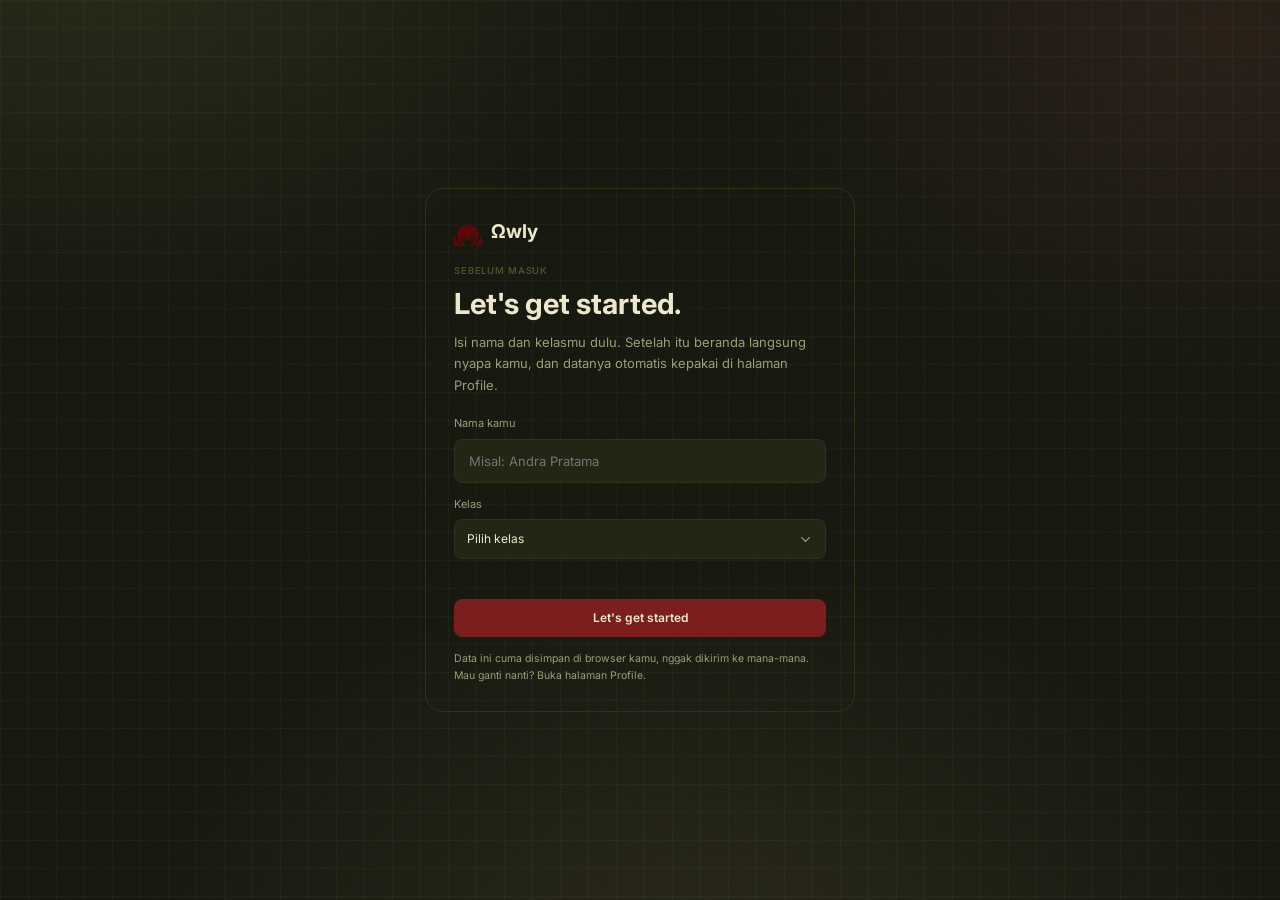
==== bank-soal.html @ d2656a1f "Pull table and multi-answer questions into the TKA simulation" ====
<!DOCTYPE html>
<html lang="id">
<head>
  <meta charset="UTF-8">
  <meta name="viewport" content="width=device-width, initial-scale=1">
  <script src="gate.js?v=20261111e"></script>
  <title>Bank Soal · Ωwly</title>
  <link rel="preconnect" href="https://fonts.googleapis.com">
  <link rel="preconnect" href="https://fonts.gstatic.com" crossorigin>
  <link href="https://fonts.googleapis.com/css2?family=Inter:wght@400;500;600;700&display=swap" rel="stylesheet">
  <link rel="stylesheet" href="style.css?v=20261111e">
</head>
<body>

<!-- Sprite ikon (dipakai ulang lewat <use href="#nama">) -->
<svg width="0" height="0" style="position:absolute" aria-hidden="true">
  <defs>
    <symbol id="house" viewBox="0 0 24 24"><path d="M15 21v-8a1 1 0 0 0-1-1h-4a1 1 0 0 0-1 1v8"/><path d="M3 10a2 2 0 0 1 .709-1.528l7-5.999a2 2 0 0 1 2.582 0l7 5.999A2 2 0 0 1 21 10v9a2 2 0 0 1-2 2H5a2 2 0 0 1-2-2z"/></symbol>
    <symbol id="book-open" viewBox="0 0 24 24"><path d="M12 7v14"/><path d="M3 18a1 1 0 0 1-1-1V4a1 1 0 0 1 1-1h5a4 4 0 0 1 4 4 4 4 0 0 1 4-4h5a1 1 0 0 1 1 1v13a1 1 0 0 1-1 1h-6a3 3 0 0 0-3 3 3 3 0 0 0-3-3z"/></symbol>
    <symbol id="pencil-line" viewBox="0 0 24 24"><path d="M12 21h9"/><path d="M17.376 3.622a1 1 0 0 1 3.002 3.002L7.368 18.635a2 2 0 0 1-.855.506l-2.872.838a.5.5 0 0 1-.62-.62l.838-2.872a2 2 0 0 1 .506-.854z"/><path d="m15 5 3 3"/></symbol>
    <symbol id="library-big" viewBox="0 0 24 24"><rect width="8" height="18" x="3" y="3" rx="1"/><path d="M7 3v18"/><path d="M20.4 18.9c.2.5-.1 1.1-.6 1.3l-1.9.7c-.5.2-1.1-.1-1.3-.6L11.1 5.1c-.2-.5.1-1.1.6-1.3l1.9-.7c.5-.2 1.1.1 1.3.6Z"/></symbol>
    <symbol id="user-round" viewBox="0 0 24 24"><circle cx="12" cy="8" r="5"/><path d="M20 21a8 8 0 0 0-16 0"/></symbol>
    <symbol id="calendar-days" viewBox="0 0 24 24"><path d="M8 2v4"/><path d="M16 2v4"/><rect width="18" height="18" x="3" y="4" rx="2"/><path d="M3 10h18"/><path d="M8 14h.01"/><path d="M12 14h.01"/><path d="M16 14h.01"/><path d="M8 18h.01"/><path d="M12 18h.01"/><path d="M16 18h.01"/></symbol>
    <symbol id="chart" viewBox="0 0 24 24"><path d="M12 16v5"/><path d="M16 14v7"/><path d="M20 10v11"/><path d="m22 3-8.646 8.646a.5.5 0 0 1-.708 0L9.354 8.354a.5.5 0 0 0-.707 0L2 15"/><path d="M4 18v3"/><path d="M8 14v7"/></symbol>
    <symbol id="sliders" viewBox="0 0 24 24"><path d="M21 4h-7"/><path d="M10 4H3"/><path d="M21 12h-9"/><path d="M8 12H3"/><path d="M21 20h-5"/><path d="M12 20H3"/><path d="M14 2v4"/><path d="M8 10v4"/><path d="M16 18v4"/></symbol>
    <symbol id="sprout" viewBox="0 0 24 24"><path d="M7 20h10"/><path d="M10 20c5.5-2.5.8-6.4 3-10"/><path d="M9.5 9.4c1.1.8 1.8 2.2 2.3 3.7-2 .4-3.5.4-4.8-.3-1.2-.6-2.3-1.9-3-4.2 2.8-.5 4.4 0 5.5.8z"/><path d="M14.1 6a7 7 0 0 0-1.1 4c1.9-.1 3.3-.6 4.3-1.4 1-1 1.6-2.3 1.7-4.6-2.7.1-4 1-4.9 2z"/></symbol>
    <symbol id="updown" viewBox="0 0 24 24"><path d="m7 15 5 5 5-5"/><path d="m7 9 5-5 5 5"/></symbol>
    <symbol id="chev-right" viewBox="0 0 24 24"><path d="m9 18 6-6-6-6"/></symbol>
    <symbol id="chev-down" viewBox="0 0 24 24"><path d="m6 9 6 6 6-6"/></symbol>
    <symbol id="search" viewBox="0 0 24 24"><circle cx="11" cy="11" r="8"/><path d="m21 21-4.3-4.3"/></symbol>
    <symbol id="bell" viewBox="0 0 24 24"><path d="M10.268 21a2 2 0 0 0 3.464 0"/><path d="M3.262 15.326A1 1 0 0 0 4 17h16a1 1 0 0 0 .74-1.673C19.41 13.956 18 12.499 18 8A6 6 0 0 0 6 8c0 4.499-1.411 5.956-2.738 7.326"/></symbol>
    <symbol id="arrow-right" viewBox="0 0 24 24"><path d="M5 12h14"/><path d="m12 5 7 7-7 7"/></symbol>
    <symbol id="sigma" viewBox="0 0 24 24"><path d="M18 7V5a1 1 0 0 0-1-1H6.5a.5.5 0 0 0-.4.8l4.5 6a2 2 0 0 1 0 2.4l-4.5 6a.5.5 0 0 0 .4.8H17a1 1 0 0 0 1-1v-2"/></symbol>
    <symbol id="align-left" viewBox="0 0 24 24"><path d="M21 5H3"/><path d="M15 12H3"/><path d="M17 19H3"/></symbol>
    <symbol id="menu" viewBox="0 0 24 24"><path d="M4 6h16"/><path d="M4 12h16"/><path d="M4 18h16"/></symbol>
  </defs>
</svg>

<div class="app">
  <div class="backdrop" id="backdrop"></div>

  <!-- SIDEBAR: sama di semua halaman. Menu aktif ditandai class "is-active" -->
  <aside class="sidebar" id="sidebar">
    <a href="index.html" class="app-id">
      <img class="app-id__logo" src="logo.svg" alt="" width="29" height="27">
      <span class="app-id__name">Ωwly</span>
    </a>
    <div class="level">
      <p class="eyebrow eyebrow--olive">RUANG BELAJARMU</p>
      <div class="level__row"><span data-grade>SMP · Kelas 9</span><svg class="icon" style="width:14px;height:14px"><use href="#updown"/></svg></div>
    </div>
    <nav class="menu" aria-label="Menu utama">
      <a href="index.html" class="menu__item"><svg class="icon"><use href="#house"/></svg><span>Beranda</span></a>
    </nav>

    <!-- Grup menu: BELAJAR -->
    <nav class="menu" aria-label="Belajar">
      <p class="eyebrow eyebrow--dim">&nbsp;&nbsp;BELAJAR</p>
      <a href="materi.html" class="menu__item"><svg class="icon"><use href="#book-open"/></svg><span>Materi Pembelajaran</span></a>
      <a href="latihan.html" class="menu__item"><svg class="icon"><use href="#pencil-line"/></svg><span>Latihan Soal</span></a>
      <a href="bank-soal.html" class="menu__item is-active" aria-current="page"><svg class="icon"><use href="#library-big"/></svg><span>Bank Soal</span><i class="menu__dot"></i></a>
    </nav>
    <nav class="menu" aria-label="Ruang pribadi">
      <p class="eyebrow eyebrow--dim">&nbsp;&nbsp;RUANG PRIBADI</p>
      <a href="profile.html" class="menu__item"><svg class="icon"><use href="#user-round"/></svg><span>Profile</span></a>
      <a href="jadwal.html" class="menu__item"><svg class="icon"><use href="#calendar-days"/></svg><span>Jadwal Belajar</span></a>
      <a href="progres.html" class="menu__item"><svg class="icon"><use href="#chart"/></svg><span>Progres Belajar</span></a>
    </nav>
    <div class="sidebar__spacer"></div>
    <div class="reminder">
      <svg class="icon reminder__icon"><use href="#sprout"/></svg>
      <p class="reminder__title">Nggak harus cepat, yang penting konsisten.</p>
      <p class="reminder__text">Luangkan 20 menit untuk dirimu hari ini.</p>
    </div>
    <p class="eyebrow eyebrow--dim" style="font-weight:400">Ωwly · catatan belajar</p>
  </aside>

  <div class="main">
    <!-- BILAH ATAS -->
    <header class="topbar">
      <button class="icon-btn menu-toggle" id="menuToggle" aria-label="Buka menu" aria-expanded="false"><svg class="icon"><use href="#menu"/></svg></button>
      <div class="crumbs"><span class="crumbs__parent">Ruang belajar</span> <svg class="icon" style="width:13px;height:13px"><use href="#chev-right"/></svg> <strong id="crumbLast">Bank Soal</strong></div>
      <div class="topbar__actions">
        <span class="divider-v"></span>
        <div class="user"><span class="avatar" data-initials>NA</span>
          <div class="user__info"><span data-fullname>Nara Aditya</span><small data-gradeshort>Siswa kelas 9</small></div>
          <svg class="icon" style="width:14px;height:14px"><use href="#chev-down"/></svg>
        </div>
      </div>
    </header>

    <main class="content">
      <section class="page-head">
        <div><h1>Bank soal</h1></div>
        <span class="chip">4 naskah</span>
      </section>

      <p class="unduh__intro" data-intro>Arsip Negara</p>

      <div class="exlist unduh">
        <div class="exrow">
          <span class="exrow__icon" style="background:#232615;color:#6b7a3a"><svg class="icon"><use href="#sigma"/></svg></span>
          <div class="exrow__info"><b>Persiapan 1 TKA &middot; Matematika</b><span>Kelas IX &middot; 2026/2027 &middot; 20 soal</span></div>
          <span class="chip">PDF</span>
          <a class="btn-act" href="soal/persiapan-1-tka-matematika.pdf" download><span>Unduh</span><svg class="icon"><use href="#arrow-right"/></svg></a>
        </div>
        <div class="exrow">
          <span class="exrow__icon" style="background:#2E210E;color:#C8792D"><svg class="icon"><use href="#align-left"/></svg></span>
          <div class="exrow__info"><b>Pemantapan TKA Literasi &middot; Periode 1 2026</b><span>Bahasa Indonesia &middot; Literasi</span></div>
          <span class="chip">PDF</span>
          <a class="btn-act" href="soal/pemantapan-tka-literasi-2026.pdf" download><span>Unduh</span><svg class="icon"><use href="#arrow-right"/></svg></a>
        </div>
        <div class="exrow">
          <span class="exrow__icon" style="background:#232615;color:#6b7a3a"><svg class="icon"><use href="#sigma"/></svg></span>
          <div class="exrow__info"><b>Pretest TKA Numerasi &middot; 2026/2027</b><span>Matematika &middot; Numerasi</span></div>
          <span class="chip">PDF</span>
          <a class="btn-act" href="soal/pretest-tka-numerasi-2026-2027.pdf" download><span>Unduh</span><svg class="icon"><use href="#arrow-right"/></svg></a>
        </div>
        <div class="exrow">
          <span class="exrow__icon" style="background:#2E210E;color:#C8792D"><svg class="icon"><use href="#align-left"/></svg></span>
          <div class="exrow__info"><b>Pretest TKA Literasi &middot; 2026/2027</b><span>Bahasa Indonesia &middot; Literasi</span></div>
          <span class="chip">PDF</span>
          <a class="btn-act" href="soal/pretest-tka-literasi-2026-2027.pdf" download><span>Unduh</span><svg class="icon"><use href="#arrow-right"/></svg></a>
        </div>
      </div>

      <p class="disclaimer">Ωwly • Naskah soal di halaman ini berasal dari sekolah, bukan buatan Ωwly.</p>
    </main>
  </div>
</div>

<script src="skeleton.js?v=20261111e"></script>
<script data-cek-unduh>
/* Berkas PDF-nya belum tentu ada. Jangan biarkan tombol Unduh jadi tautan mati:
   cek dulu, dan begitu berkasnya ditaruh di folder soal/, tombolnya menyala sendiri. */
(function () {
  'use strict';

  /* Kalimat pembukanya gonta-ganti tiap halaman dibuka. */
  var pembuka = ['Doksli Pretest 😂😂', 'Arsip Negara'];
  var intro = document.querySelector('[data-intro]');
  if (intro) intro.textContent = pembuka[Math.random() < 0.5 ? 0 : 1];

  if (typeof fetch !== 'function') return;
  var tombol = document.querySelectorAll('.unduh a.btn-act[href$=".pdf"]');
  var SK = window.OwlySkeleton;   /* skeleton.js; boleh tidak ada */
  Array.prototype.forEach.call(tombol, function (a) {
    if (SK) SK.show(a, { variant: 'pill' });
    fetch(a.getAttribute('href'), { method: 'HEAD', cache: 'no-store' })
      .then(function (r) {
        if (SK) SK.hide(a);
        if (r.status === 404 || r.status === 410) matikan(a);
      })
      .catch(function () {
        if (SK) SK.hide(a);   /* offline atau file://, biarkan tautannya apa adanya */
      });
  });
  function matikan(a) {
    var s = document.createElement('span');
    s.className = 'btn-act btn-act--off';
    s.textContent = 'Belum diunggah';
    s.title = 'Naskah PDF-nya belum ada di folder soal/. Taruh berkasnya di sana, tombol ini menyala sendiri.';
    a.parentNode.replaceChild(s, a);
    var baris = s.closest ? s.closest('.exrow') : null;
    if (baris) baris.classList.add('is-off');
  }
})();
</script>
<script src="soal.js?v=20261111e"></script>
<script src="materi.js?v=20261111e"></script>
<script src="progress.js?v=20261111e"></script>
<script src="script.js?v=20261111e"></script>
<script src="tka.js?v=20261111e"></script>
<script src="bahasa.js?v=20261111e"></script>
</body>
</html>
---- style.css ----
/* =========================================================
   style.css — Ωwly (halaman Beranda)
   Semua warna ada di :root. Ubah di sana untuk mengganti tema.
   ========================================================= */

:root {
  /* Latar & permukaan */
  --bg:        #13150C;   /* latar halaman */
  --surface-1: #1C1F10;   /* sidebar, bilah atas, kartu */
  --surface-2: #232615;   /* kartu dalam, input */
  --border:    #2E3318;   /* garis tepi umum */
  --border-2:  #3A4219;   /* garis tepi kartu pengingat */

  /* Hijau zaitun */
  --olive:     #6B7A3A;
  --olive-dim: #4A5228;

  /* Teks */
  --text:      #EDE8CC;
  --muted:     #9A9E7A;

  /* Merah (aksen utama) */
  --red:       #7A1E1E;
  --red-track: #5C1515;
  --sand:      #C9A898;   /* teks di atas merah */
  --gold:      #C9B46A;

  /* Oranye */
  --orange:    #C87C3A;
  --orange-bg: #2A1E0D;
  --orange-bd: #5C3010;

  /* Ungu */
  --purple:    #9B7FC7;

  --font: "Inter", system-ui, -apple-system, "Segoe UI", sans-serif;
  --sidebar-w: 216px;
}

*, *::before, *::after { box-sizing: border-box; }
html { -webkit-text-size-adjust: 100%; }
body {
  margin: 0; background: var(--bg); color: var(--text);
  font-family: var(--font); font-weight: 400; font-size: 13px; line-height: 1.4;
}
a { color: inherit; text-decoration: none; }

/* ---------- Latar halaman: cahaya lembut + grid samar + butiran ----------
   Semuanya lapisan diam: tidak ada animasi, tidak ada JavaScript.
   Digambar sekali oleh peramban, jadi tidak menambah beban saat menggulir.
   Mau lebih terang/gelap? Ubah angka alpha di bawah (0 = hilang). */
body::before {
  content: '';
  position: fixed; inset: 0; z-index: -1; pointer-events: none;
  background-image:
    /* butiran halus, menutup kesan permukaan digital yang terlalu rata */
    url("data:image/svg+xml,%3Csvg xmlns='http://www.w3.org/2000/svg' width='160' height='160'%3E%3Cfilter id='n'%3E%3CfeTurbulence type='fractalNoise' baseFrequency='.85' numOctaves='3'/%3E%3C/filter%3E%3Crect width='160' height='160' filter='url(%23n)' opacity='.05'/%3E%3C/svg%3E"),
    /* grid kertas buku kotak-kotak */
    linear-gradient(to right, rgba(237, 232, 204, .03) 1px, transparent 1px),
    linear-gradient(to bottom, rgba(237, 232, 204, .03) 1px, transparent 1px),
    /* tiga cahaya lembut: zaitun, merah tua, emas */
    radial-gradient(900px 620px at 8% -8%, rgba(107, 122, 58, .20), transparent 62%),
    radial-gradient(760px 520px at 96% 4%, rgba(140, 64, 64, .16), transparent 66%),
    radial-gradient(900px 640px at 55% 108%, rgba(201, 180, 106, .10), transparent 64%);
  background-size: 160px 160px, 28px 28px, 28px 28px, auto, auto, auto;
  background-repeat: repeat, repeat, repeat, no-repeat, no-repeat, no-repeat;
}
h1, h2, h3, p { margin: 0; }
ul { list-style: none; margin: 0; padding: 0; }
button { font: inherit; color: inherit; cursor: pointer; }
b, strong { font-weight: 600; }
:focus-visible { outline: 2px solid var(--gold); outline-offset: 2px; }

/* Ikon (garis, mengikuti warna teks) */
.icon {
  width: 19px; height: 19px; flex: none;
  fill: none; stroke: currentColor; stroke-width: 2;
  stroke-linecap: round; stroke-linejoin: round;
}
.icon-btn { background: none; border: 0; padding: 0; display: grid; place-items: center; }

/* Label kecil huruf besar */
.eyebrow { font-size: 10px; font-weight: 600; }
.eyebrow--olive { color: var(--olive); }
.eyebrow--dim   { color: var(--olive-dim); white-space: pre; }

/* ---------- Kerangka ---------- */
.app { display: flex; min-height: 100vh; }
.main { flex: 1; min-width: 0; display: flex; flex-direction: column; }

/* ---------- Sidebar ---------- */
.sidebar {
  width: var(--sidebar-w); flex: none;
  background: var(--surface-1); border-right: 1px solid var(--border);
  padding: 28px 18px 24px;
  display: flex; flex-direction: column; gap: 30px;
  position: sticky; top: 0; height: 100vh; overflow-y: auto;
}
.sidebar__spacer { flex: 1; min-height: 1px; }

.app-id { display: flex; align-items: center; gap: 9px; padding-left: 8px; }
.app-id__logo { width: 29px; height: 27px; object-fit: contain; }
.app-id__name { font-size: 20px; font-weight: 700; }

.level { background: var(--surface-2); border-radius: 10px; padding: 13px; display: flex; flex-direction: column; gap: 9px; }
.level__row { display: flex; justify-content: space-between; align-items: center; font-size: 13px; font-weight: 600; }

.menu { display: flex; flex-direction: column; gap: 6px; }
.menu__item {
  height: 45px; padding: 0 12px; border-radius: 10px;
  display: flex; align-items: center; gap: 12px;
  color: var(--muted); font-size: 13px;
  transition: background .15s, color .15s;
}
.menu__item .icon { color: var(--olive); }
.menu__item:hover { background: var(--surface-2); color: var(--text); }
.menu__item.is-active { background: var(--red); color: var(--text); font-weight: 600; }
.menu__item.is-active .icon { color: var(--text); }
.menu__dot { width: 5px; height: 5px; border-radius: 50%; background: var(--text); margin-left: 2px; }

.reminder {
  background: var(--surface-2); border: 1px solid var(--border-2); border-radius: 16px;
  padding: 16px; display: flex; flex-direction: column; gap: 12px;
}
.reminder__icon { width: 27px; height: 27px; color: var(--olive); }
.reminder__title { font-size: 14px; font-weight: 600; line-height: 1.4; }
.reminder__text  { font-size: 12px; color: var(--olive); line-height: 1.6; }

.help { display: flex; align-items: center; gap: 10px; padding: 10px; font-size: 12px; color: var(--muted); }
.help .icon { width: 18px; height: 18px; color: var(--olive); }

/* ---------- Bilah atas ---------- */
.topbar {
  height: 84px; padding: 0 32px;
  background: var(--surface-1); border-bottom: 1px solid var(--border);
  display: flex; align-items: center; justify-content: space-between; gap: 16px;
  position: sticky; top: 0; z-index: 5;
}
.crumbs { display: flex; align-items: center; gap: 9px; font-size: 13px; }
.crumbs__parent { color: var(--olive); }
.crumbs .icon { color: var(--olive); }
.menu-toggle { display: none; width: 40px; height: 40px; border-radius: 10px; border: 1px solid var(--border); background: var(--surface-2); }

.topbar__actions { display: flex; align-items: center; gap: 22px; }
.search {
  width: 288px; height: 40px; padding: 0 13px; border-radius: 10px;
  background: var(--surface-2); border: 1px solid var(--border);
  display: flex; align-items: center; gap: 9px;
}
.search .icon { width: 17px; height: 17px; color: var(--olive); }
.search input { flex: 1; min-width: 0; background: none; border: 0; outline: 0; color: var(--text); font: inherit; font-size: 12px; }
.search input::placeholder { color: var(--olive-dim); }
.search:focus-within { border-color: var(--olive); }
.search kbd { font-family: inherit; font-size: 10px; color: var(--olive); background: var(--border); padding: 3px 5px; border-radius: 4px; }

.bell { position: relative; color: var(--muted); width: 24px; height: 26px; }
.bell .icon { width: 20px; height: 20px; }
.bell__dot { position: absolute; top: 1px; right: 2px; width: 6px; height: 6px; border-radius: 50%; background: var(--red); }
.divider-v { width: 1px; height: 30px; background: var(--border); }

.user {
  display: flex; align-items: center; gap: 10px; color: var(--olive);
  position: relative; cursor: pointer; padding: 5px 8px; margin: -5px -8px;
  border-radius: 12px; transition: background .15s;
}
.user:hover, .user.is-open { background: var(--surface-2); }
.user:focus-visible { outline: 2px solid var(--olive); outline-offset: 2px; }
.user > .icon { transition: transform .15s; }
.user.is-open > .icon { transform: rotate(180deg); }

.user-menu {
  position: absolute; top: calc(100% + 10px); right: 0; z-index: 30;
  min-width: 186px; padding: 6px; display: none; flex-direction: column; gap: 2px;
  background: var(--surface-1); border: 1px solid var(--border); border-radius: 14px;
  box-shadow: 0 16px 34px rgba(0, 0, 0, .45);
}
.user-menu.is-open { display: flex; }
.user-menu a {
  display: flex; align-items: center; gap: 10px;
  padding: 9px 10px; border-radius: 9px;
  font-size: 12.5px; color: var(--text); text-decoration: none;
  transition: background .15s;
}
.user-menu a:hover { background: var(--surface-2); }
.user-menu .icon { width: 16px; height: 16px; color: var(--olive); }
.avatar { width: 37px; height: 37px; border-radius: 50%; background: var(--red); color: var(--text); display: grid; place-items: center; font-weight: 700; font-size: 13px; }
.user__info { display: flex; flex-direction: column; gap: 3px; }
.user__info span { color: var(--text); font-size: 12px; }
.user__info small { font-size: 10px; color: var(--olive); }

/* ---------- Isi ---------- */
.content { padding: 30px 32px 24px; display: flex; flex-direction: column; gap: 26px; }

.greeting { display: flex; align-items: center; justify-content: space-between; gap: 16px; flex-wrap: wrap; }
.greeting h1 { font-size: 30px; font-weight: 700; margin-bottom: 8px; }
.greeting p { font-size: 14px; color: var(--muted); }

/* Kutipan James Clear di beranda, bergantian tiap kali halaman dibuka */
.greeting .greeting__quote { font-size: 14px; font-style: italic; color: var(--text); }
.greeting .greeting__src { margin-top: 5px; font-size: 11px; color: var(--olive); }

/* ---------- Halaman kerja latihan (kerjakan.html) ---------- */
.workbar { max-width: 860px; margin: 0 auto; padding: 22px 20px 0; display: flex; align-items: center; justify-content: space-between; gap: 16px; }
.workbar__back { display: inline-flex; align-items: center; gap: 6px; font-size: 13px; font-weight: 500; color: var(--muted); }
.workbar__back:hover { color: var(--text); }
.workbar__brand { font-size: 15px; font-weight: 700; letter-spacing: -.02em; }
.work { max-width: 860px; margin: 0 auto; padding: 16px 20px 56px; }
.work .lab { margin-top: 0; }
.work .lab__close { text-decoration: none; }
.lab__fallback { font-size: 14px; color: var(--muted); }
.lab__fallback a { color: inherit; text-decoration: underline; }

/* ---------- Bank soal: daftar naskah unduhan ---------- */
.unduh__intro { margin: 0 0 16px; font-size: 14px; color: var(--muted); }
.unduh .exrow { flex-wrap: wrap; }
@media (max-width: 640px) {
  .workbar, .work { padding-left: 16px; padding-right: 16px; }
}
.streak {
  background: #2E1A0A; border: 1px solid var(--orange-bd); color: var(--orange);
  border-radius: 100px; padding: 10px 14px; font-size: 13px; font-weight: 600; white-space: nowrap;
}

/* Dua kolom: kiri fleksibel, kanan 348px */
.layout { display: flex; gap: 24px; align-items: flex-start; }
.col-main { flex: 1; min-width: 0; display: flex; flex-direction: column; gap: 26px; }
.col-side { width: 348px; flex: none; display: flex; flex-direction: column; gap: 20px; }

/* Baris label kiri–kanan (dipakai di banyak tempat) */
.row { display: flex; justify-content: space-between; align-items: flex-start; }
.row--small { font-size: 10px; }

/* Bar progres */
.bar { height: 4px; background: var(--border); border-radius: 100px; overflow: hidden; }
.bar i { display: block; height: 100%; border-radius: 100px; background: var(--c, var(--olive)); }
.bar--thick { height: 5px; }
.bar--resume { height: 5px; background: var(--red-track); }
.bar--resume i { background: var(--gold); }
.bar--goal { height: 5px; background: #3D2510; }
.bar--goal i { background: var(--orange); }

/* ---------- Kartu "Lanjutkan belajar" ---------- */
.resume {
  background: var(--red); border-radius: 20px; padding: 24px; min-height: 234px;
  display: flex; align-items: center; gap: 12px;
}
.resume__text { flex: 1; min-width: 0; display: flex; flex-direction: column; gap: 13px; }
.resume__label { display: flex; align-items: center; gap: 8px; font-size: 10px; font-weight: 600; color: var(--sand); }
.resume h2 { font-size: 25px; font-weight: 600; line-height: 1.2; }
.resume__meta { font-size: 12px; color: var(--sand); margin-top: -6px; }
.resume__progress { width: min(340px, 100%); display: flex; flex-direction: column; gap: 7px; font-size: 11px; }
.resume__progress .row span { color: var(--sand); }
.resume__actions { display: flex; align-items: center; gap: 12px; flex-wrap: wrap; }
.resume__eta { font-size: 11px; color: var(--sand); }
.resume__art { width: 215px; height: 180px; flex: none; }

.btn-cream {
  height: 36px; padding: 0 14px; border-radius: 10px; background: var(--text); color: var(--red);
  display: inline-flex; align-items: center; gap: 10px; font-size: 12px; font-weight: 600;
  transition: filter .15s;
}
.btn-cream:hover { filter: brightness(.94); }

/* ---------- Blok & judul bagian ---------- */
.block { display: flex; flex-direction: column; gap: 16px; }
.block__head { display: flex; align-items: center; justify-content: space-between; gap: 12px; }
.block__head h2 { font-size: 20px; font-weight: 600; }
.link { display: inline-flex; align-items: center; gap: 6px; font-size: 12px; font-weight: 600; color: var(--olive); white-space: nowrap; }
.link:hover { color: var(--text); }

/* ---------- Kartu mata pelajaran ---------- */
.subjects { display: grid; grid-template-columns: repeat(2, 1fr); gap: 14px; }
.subject {
  --c: var(--olive);
  background: var(--surface-1); border: 1px solid var(--border); border-radius: 16px; overflow: hidden;
  display: flex; flex-direction: column; transition: border-color .15s;
}
.subject:hover { border-color: var(--c); }
.subject__cover { height: 88px; padding: 0 16px; display: flex; align-items: center; justify-content: space-between; }
.subject__count { font-size: 11px; font-weight: 600; color: var(--c); }
.subject__body { padding: 16px; display: flex; flex-direction: column; gap: 11px; }
.subject__title { display: flex; align-items: center; justify-content: space-between; gap: 8px; }
.subject__title b { font-size: 15px; }
.subject__title .icon { width: 15px; height: 15px; color: var(--c); }
.subject__body > p { font-size: 11px; color: var(--muted); line-height: 1.5; }
.subject .row--small { color: var(--muted); }
.subject .row--small b { color: var(--c); }

/* ---------- Daftar latihan ---------- */
.practice { background: var(--surface-1); border: 1px solid var(--border); border-radius: 16px; overflow: hidden; }
.practice__row { display: flex; align-items: center; gap: 14px; padding: 16px; }
.practice__row + .practice__row { border-top: 1px solid var(--border); }
.practice__icon { width: 44px; height: 44px; border-radius: 12px; display: grid; place-items: center; flex: none; }
.practice__icon .icon { width: 22px; height: 22px; }
.practice__info { flex: 1; min-width: 0; display: flex; flex-direction: column; gap: 6px; }
.practice__info b { font-size: 13px; }
.practice__info span { font-size: 11px; color: var(--olive); white-space: pre-wrap; }
.chip { background: var(--surface-2); color: var(--muted); font-size: 10px; padding: 5px 9px; border-radius: 6px; }
.btn-outline {
  border: 1px solid var(--border); border-radius: 8px; padding: 8px 12px;
  display: inline-flex; align-items: center; gap: 8px; font-size: 11px; font-weight: 600; color: var(--olive);
  transition: border-color .15s, color .15s;
}
.btn-outline:hover { border-color: var(--olive); color: var(--text); }

/* ---------- Panel kanan ---------- */
.panel {
  background: var(--surface-1); border: 1px solid var(--border); border-radius: 16px; padding: 22px;
  display: flex; flex-direction: column; gap: 19px;
}
.panel__head { display: flex; align-items: center; justify-content: space-between; }
.panel__head h3 { font-size: 17px; font-weight: 600; }
.panel__go { color: var(--olive); display: grid; }
.panel__go .icon { width: 17px; height: 17px; }
.period { font-size: 11px; color: var(--muted); }
.period small { font-size: 10px; color: var(--olive); }

.total { display: flex; align-items: baseline; gap: 8px; }
.total p { font-size: 18px; font-weight: 500; }
.total p b { font-size: 30px; font-weight: 700; }
.total small { font-size: 10px; font-weight: 600; color: var(--olive); }

/* Grafik batang */
.chart { height: 104px; display: flex; align-items: flex-end; justify-content: space-between; }
.chart__day { width: 29px; height: 104px; display: flex; flex-direction: column; align-items: center; justify-content: flex-end; gap: 9px; font-size: 10px; color: var(--olive); }
.chart__col { height: 80px; display: flex; align-items: flex-end; }
.chart__col i { width: 24px; border-radius: 5px; background: var(--border-2); }
.chart__day.is-today { font-weight: 700; }
.chart__day.is-today i { background: var(--olive); }
.chart__day.is-empty { color: var(--olive-dim); }
.chart__day.is-empty i { background: var(--border); }

.target { display: flex; flex-direction: column; gap: 8px; }
.target .t-muted { color: var(--muted); }
.target b { color: var(--text); }
.target .bar i { background: var(--olive); }

.stats { border-top: 1px solid var(--border); padding-top: 15px; display: flex; gap: 20px; }
.stats > div { flex: 1; min-width: 0; display: flex; flex-direction: column; gap: 4px; }
.stats b { font-size: 20px; font-weight: 600; }
.stats small { font-size: 11px; color: var(--olive); }
.stats small.pct { font-size: 13px; color: var(--text); font-weight: 600; }
.stats span { font-size: 10px; color: var(--olive); }
.stats__sep { width: 1px; height: 37px; background: var(--border); }

/* Jadwal */
.panel .add-btn { width: 26px; height: 26px; border-radius: 7px; border: 0; background: var(--surface-2); display: grid; place-items: center; color: var(--text); }
.add-btn .icon { width: 16px; height: 16px; }
.cal-nav { align-items: center; font-size: 12px; }
.cal-nav span { display: flex; gap: 15px; color: var(--muted); }
.cal-nav .icon { width: 14px; height: 14px; }

.week { display: flex; justify-content: space-between; gap: 4px; }
.day {
  width: 34px; height: 61px; border-radius: 10px; border: 0; background: var(--surface-1);
  display: flex; flex-direction: column; align-items: center; justify-content: center; gap: 10px;
  transition: background .15s;
}
.day:hover { background: var(--surface-2); }
.day small { font-size: 10px; color: var(--olive); }
.day b { font-size: 12px; color: var(--muted); }
.day.is-active { background: var(--red); }
.day.is-active small { color: var(--sand); }
.day.is-active b { color: var(--text); }

.agenda-label b { color: var(--text); font-size: 11px; }
.agenda-label span { color: var(--olive); }
.agenda { display: flex; flex-direction: column; gap: 18px; }
.agenda li { display: flex; align-items: center; gap: 11px; }
.agenda time { width: 34px; flex: none; font-size: 10px; font-weight: 600; color: var(--olive); }
.agenda li > i { width: 3px; height: 35px; border-radius: 2px; flex: none; }
.agenda li > div { flex: 1; min-width: 0; display: flex; flex-direction: column; gap: 5px; }
.agenda li b { font-size: 12px; }
.agenda li span { font-size: 10px; color: var(--olive); }
.agenda__play { color: var(--olive); }

.btn-wide {
  height: 35px; border: 1px solid var(--border); border-radius: 8px;
  display: grid; place-items: center; font-size: 11px; font-weight: 600; color: var(--olive);
  transition: border-color .15s, color .15s;
}
.btn-wide:hover { border-color: var(--olive); color: var(--text); }

/* Target harian */
.goal { background: var(--orange-bg); border: 1px solid var(--orange-bd); border-radius: 16px; padding: 20px; display: flex; flex-direction: column; gap: 12px; }
.goal__row { display: flex; align-items: center; gap: 12px; }
.goal__row .icon { width: 23px; height: 23px; color: var(--orange); }
.goal__row div { display: flex; flex-direction: column; gap: 5px; }
.goal__row p { font-size: 12px; }
.goal__row span { font-size: 11px; color: var(--orange); }

.disclaimer { font-size: 11px; color: var(--olive-dim); }

/* Lapisan gelap untuk menu HP */
.backdrop { display: none; }

/* =========================================================
   RESPONSIVE
   ========================================================= */

/* Laptop kecil / tablet landscape: kolom kanan pindah ke bawah, jadi 2 kolom */
@media (max-width: 1180px) {
  .layout { flex-direction: column; }
  .col-side { width: 100%; display: grid; grid-template-columns: 1fr 1fr; align-items: start; }
  .goal { grid-column: 1 / -1; }
}

/* Tablet / HP: sidebar jadi menu geser */
@media (max-width: 900px) {
  .menu-toggle { display: grid; }
  .sidebar {
    position: fixed; left: 0; top: 0; z-index: 20; height: 100%;
    transform: translateX(-100%); transition: transform .25s ease;
  }
  .sidebar.is-open { transform: none; }
  .backdrop { position: fixed; inset: 0; z-index: 15; background: rgba(0,0,0,.55); }
  body.menu-open .backdrop { display: block; }

  .topbar { padding: 0 20px; }
  .crumbs { margin-right: auto; margin-left: 12px; }
  .search { width: 220px; }
  .user__info { display: none; }
  .content { padding: 24px 20px 24px; }
  .subjects { grid-template-columns: repeat(2, 1fr); }
}

@media (max-width: 680px) {
  .topbar { height: 68px; gap: 10px; }
  .crumbs__parent, .crumbs > .icon { display: none; }
  .divider-v, .user__info { display: none; }
  .user-menu { right: -4px; }
  .topbar__actions { gap: 14px; }

  .greeting h1 { font-size: 24px; }
  .col-side { grid-template-columns: 1fr; }

  .resume { padding: 20px; flex-direction: column; align-items: flex-start; }
  .resume__art { align-self: center; width: 180px; height: auto; }
  .resume h2 { font-size: 22px; }

  .subjects { grid-template-columns: 1fr; }
  .block__head h2 { font-size: 18px; }

  .practice__row { flex-wrap: wrap; }
  .practice__info { flex: 1 1 calc(100% - 60px); }
  .practice__row .chip { margin-left: 58px; }
  .practice__row .btn-outline { margin-left: auto; }
}

@media (prefers-reduced-motion: reduce) { * { transition: none !important; } }

/* ===== Menu "Materi Pembelajaran": teks lebih kecil agar muat satu baris (sesuai Figma) ===== */
.menu__item[href="materi.html"] span { font-size: 11px; }


/* =========================================================
   KOMPONEN BERSAMA UNTUK HALAMAN LAIN
   (Materi, Latihan, Bank Soal, Profile, Jadwal, Progres)
   ========================================================= */

/* Ikon siap pakai di tombol/kartu */
.icon-15 { width: 15px; height: 15px; }

/* ---------- Judul halaman ---------- */
.page-head { display: flex; align-items: center; justify-content: space-between; gap: 16px; flex-wrap: wrap; }
.page-head h1 { font-size: 30px; font-weight: 700; line-height: 1.25; margin-bottom: 7px; }
.page-head p { font-size: 13px; color: var(--muted); }/* Judul halaman yang berupa kutipan (Materi & Latihan) */
.page-head--quote h1 { font-size: 24px; font-weight: 600; font-style: italic; line-height: 1.35; }
.page-head--quote .page-head__src { margin-top: 8px; font-size: 12px; color: var(--olive); }
.page-head--quote .page-head__src cite { font-style: normal; color: var(--muted); }

@media (max-width: 680px) {
  .page-head--quote h1 { font-size: 19px; }
}
.crumbs__mid { color: var(--muted); }
.crumbs strong { font-weight: 600; }
.sec-title { font-size: 20px; font-weight: 600; line-height: 1.25; }

/* ---------- Tata letak dua kolom (kiri fleksibel, kanan 348px) ---------- */
.cols { display: flex; gap: 24px; align-items: flex-start; }
.cols__main { flex: 1; min-width: 0; display: flex; flex-direction: column; gap: 22px; }
.cols__side { width: 348px; flex: none; display: flex; flex-direction: column; gap: 20px; }
.cols__side--wide { width: 388px; }

/* ---------- Kotak umum ---------- */
.box { background: var(--surface-1); border: 1px solid var(--border); border-radius: 16px; padding: 20px; }
.box--alt { background: var(--surface-2); }
.divider { height: 1px; background: var(--border); width: 100%; flex: none; }

/* ---------- Tombol ---------- */
.btn-act {
  height: 38px; padding: 0 14px; border-radius: 8px; border: 1px solid var(--border);
  background: var(--surface-2); color: var(--text); font: inherit; font-size: 12px; font-weight: 600;
  display: inline-flex; align-items: center; justify-content: center; gap: 9px; cursor: pointer;
  white-space: nowrap; transition: border-color .15s, filter .15s;
}
.btn-act:hover { border-color: var(--olive); }
.btn-act--red { background: var(--red); border-color: var(--red); }
.btn-act--red:hover { filter: brightness(1.1); border-color: var(--red); }
.btn-act--cream { background: var(--text); border-color: var(--text); color: var(--red); }
.btn-act .icon { width: 15px; height: 15px; }
.btn-act--off { border-style: dashed; background: transparent; color: var(--muted); cursor: default; }
.btn-act--off:hover { border-color: var(--border); }
.exrow.is-off .chip { opacity: .5; }

/* ---------- Pil filter ---------- */
.pills { display: flex; gap: 8px; flex-wrap: wrap; }
.pill {
  height: 36px; padding: 0 14px; border-radius: 8px; border: 1px solid var(--border);
  background: var(--surface-1); color: var(--muted); font: inherit; font-size: 12px;
  display: inline-flex; align-items: center; cursor: pointer; transition: border-color .15s;
}
.pill:hover { border-color: var(--olive); }
.pill.is-active { background: var(--red); border-color: var(--red); color: var(--text); font-weight: 600; }

/* ---------- Kolom pencarian & pilihan ---------- */
.field-search {
  height: 40px; padding: 0 13px; border-radius: 10px; background: var(--surface-2); border: 1px solid var(--border);
  display: flex; align-items: center; gap: 9px; width: 260px; max-width: 100%;
}
.field-search:focus-within { border-color: var(--olive); }
.field-search .icon { width: 16px; height: 16px; color: var(--olive); }
.field-search input { flex: 1; min-width: 0; background: none; border: 0; outline: 0; color: var(--text); font: inherit; font-size: 12px; }
.field-search input::placeholder { color: var(--olive-dim); }

.select, .input {
  width: 100%; height: 40px; padding: 0 12px; border-radius: 8px; border: 1px solid var(--border);
  background-color: var(--surface-2); color: var(--text); font: inherit; font-size: 12px;
}
.input { height: 44px; padding: 0 14px; font-size: 13px; }
.input:focus, .select:focus { outline: 0; border-color: var(--olive); }
.select {
  appearance: none; -webkit-appearance: none; cursor: pointer; padding-right: 34px;
  background-image: url("data:image/svg+xml,%3Csvg xmlns='http://www.w3.org/2000/svg' width='15' height='15' viewBox='0 0 24 24' fill='none' stroke='%239A9E7A' stroke-width='2' stroke-linecap='round' stroke-linejoin='round'%3E%3Cpath d='m6 9 6 6 6-6'/%3E%3C/svg%3E");
  background-repeat: no-repeat; background-position: right 12px center;
}
.select--btn { width: auto; height: 38px; font-weight: 600; padding-left: 14px; }
.select option { background: var(--surface-2); }

/* ---------- Kartu angka ---------- */
.stats-row { display: grid; gap: 16px; }
.stats-row--3 { grid-template-columns: repeat(3, 1fr); }
.stats-row--4 { grid-template-columns: repeat(4, 1fr); }
.stat { background: var(--surface-1); border: 1px solid var(--border); border-radius: 16px; padding: 20px; display: flex; flex-direction: column; gap: 12px; min-width: 0; }
.stat__top { display: flex; justify-content: space-between; align-items: flex-start; font-size: 12px; color: var(--muted); }
.stat__top .icon { width: 19px; height: 19px; color: var(--olive); }
.stat__value { font-size: 28px; font-weight: 600; line-height: 1.25; }
.stat__note { font-size: 11px; color: var(--olive); }

/* ---------- Bar progres berwarna ---------- */
.bar--c i { background: var(--c, var(--olive)); }
.bar--5 { height: 5px; }

/* ---------- Ikon kotak ---------- */
.ico-box { display: grid; place-items: center; flex: none; border-radius: 12px; background: var(--surface-2); color: var(--olive); }

/* =========================================================
   MATERI PEMBELAJARAN
   ========================================================= */
.top-pair { display: flex; gap: 24px; align-items: stretch; }
.top-pair .resume { flex: 1; min-height: 205px; }
.resume--sm .resume__art { width: 185px; height: 145px; }
.resume--sm .resume__progress { width: min(340px, 100%); }
.resume--sm .bar--resume { background: var(--border); }
.summary-card { width: 348px; flex: none; display: flex; flex-direction: column; gap: 15px; background: var(--surface-1); border: 1px solid var(--border); border-radius: 16px; padding: 20px; }
.summary-card h3 { font-size: 16px; font-weight: 600; }
.summary-card > p { font-size: 12px; color: var(--muted); }
.summary-card .bar i { background: var(--olive); }
.summary-card__nums { display: flex; justify-content: space-between; }
.summary-card__nums b { display: block; font-size: 23px; font-weight: 600; line-height: 1.25; }
.summary-card__nums span { font-size: 11px; color: var(--olive); }

.filter-row { display: flex; align-items: center; justify-content: space-between; gap: 12px; flex-wrap: wrap; }

.chapters { display: grid; grid-template-columns: repeat(3, 1fr); gap: 16px; }
.chapter {
  --c: var(--olive); --bg: var(--surface-2);
  position: relative; z-index: 1;
  background: var(--surface-1); border: 1px solid var(--border); border-radius: 16px;
  /* overflow dibiarkan terbuka supaya lambang bisa keluar dari kartu */
  overflow: visible; display: flex; flex-direction: column;
  transition: transform .22s cubic-bezier(.2,.8,.3,1), border-color .15s, box-shadow .22s;
}
.chapter:hover, .chapter:focus-visible {
  border-color: var(--c); z-index: 3;
  transform: translateY(-4px) scale(1.02);
  box-shadow: 0 20px 40px rgba(0, 0, 0, .38);
}
.chapter__head { border-radius: 15px 15px 0 0; }
.chapter__head { height: 74px; padding: 0 20px; background: var(--bg); display: flex; align-items: center; justify-content: space-between; color: var(--c); }
.chapter__sym { display: flex; align-items: center; gap: 12px; font-size: 33px; font-weight: 600; line-height: 1; }
.chapter__sym i { width: 30px; height: 2px; background: var(--c); }
.chapter__no { font-size: 10px; font-weight: 600; }
/* Lambang yang memancar keluar kartu saat dihover (diisi materi-hover.js) */
.pops { position: absolute; inset: 0; z-index: 2; pointer-events: none; }
.pops i {
  position: absolute; left: var(--x, 0%); top: var(--y, 50%);
  font-style: normal; font-weight: 700; line-height: 1;
  font-size: var(--size, 16px); color: var(--c);
  /* bayangan bertumpuk = sisi tebal, jadi lambangnya terasa timbul */
  text-shadow:
    -1px -1px 0 rgba(237, 232, 204, .16),
    1px 1px 0 rgba(11, 13, 6, .9),
    2px 2px 0 rgba(11, 13, 6, .8),
    3px 3px 0 rgba(11, 13, 6, .65),
    4px 5px 6px rgba(0, 0, 0, .45);
  opacity: 0;
  transform: translate(-50%, -50%) scale(.4) rotateX(-38deg) rotateY(26deg) rotateZ(-8deg);
  transition: transform .42s cubic-bezier(.2, .8, .3, 1.2), opacity .2s ease;
}
.chapter:hover .pops i,
.chapter:focus-visible .pops i {
  opacity: .95;
  transform: translate(-50%, -50%) translate(var(--dx, 0), var(--dy, 0)) scale(1)
             rotateX(var(--rx, 12deg)) rotateY(var(--ry, -14deg)) rotateZ(0deg);
}
/* Roda roulette di bab peluang: piringan delapan petak yang berputar masuk */
.pops .roulette {
  position: absolute; left: var(--x, 0%); top: var(--y, 50%);
  width: var(--size, 26px); height: var(--size, 26px); border-radius: 50%;
  background: conic-gradient(
    var(--c) 0deg 45deg,        #EDE8CC 45deg 90deg,
    var(--c) 90deg 135deg,      #EDE8CC 135deg 180deg,
    var(--c) 180deg 225deg,     #EDE8CC 225deg 270deg,
    var(--c) 270deg 315deg,     #EDE8CC 315deg 360deg);
  box-shadow: inset 0 0 0 2px rgba(11, 13, 6, .55), 0 4px 7px rgba(0, 0, 0, .5);
  opacity: 0;
  transform: translate(-50%, -50%) scale(.3) rotateX(-38deg) rotateY(26deg) rotateZ(-120deg);
  transition: transform .62s cubic-bezier(.2, .8, .3, 1.15), opacity .25s ease;
}
.chapter:hover .pops .roulette,
.chapter:focus-visible .pops .roulette {
  opacity: 1;
  transform: translate(-50%, -50%) translate(var(--dx, 0), var(--dy, 0)) scale(1)
             rotateX(var(--rx, 0deg)) rotateY(var(--ry, 0deg)) rotateZ(210deg);
}
.roulette__hub {
  position: absolute; inset: 38%; border-radius: 50%;
  background: #13150C;
  box-shadow: 0 0 0 1px rgba(237, 232, 204, .55);
}

/* Bangun geometri: tiga datar (segitiga, kotak, lingkaran) + dua padat */
.pops .shp {
  position: absolute; left: var(--x, 0%); top: var(--y, 50%);
  width: var(--size, 20px); height: var(--size, 20px);
  background: linear-gradient(145deg, #87954f, var(--c) 55%, #454f20);
  opacity: 0;
  transform: translate(-50%, -50%) scale(.4) rotateX(-38deg) rotateY(26deg);
  transition: transform .42s cubic-bezier(.2, .8, .3, 1.2), opacity .2s ease;
  filter: drop-shadow(2px 3px 2px rgba(0, 0, 0, .45));
}
.chapter:hover .pops .shp,
.chapter:focus-visible .pops .shp {
  opacity: .95;
  transform: translate(-50%, -50%) translate(var(--dx, 0), var(--dy, 0)) scale(1)
             rotateX(var(--rx, 12deg)) rotateY(var(--ry, -14deg));
}
.shp--segitiga { clip-path: polygon(50% 1%, 99% 97%, 1% 97%); }
.shp--kotak { border-radius: 3px; }
.shp--lingkaran { border-radius: 50%; }
/* bola: gradien radial memberi kesan cahaya dari kiri atas */
.shp--bola {
  border-radius: 50%;
  background: radial-gradient(circle at 32% 26%, #b3bd79, var(--c) 46%, #3a4319 100%);
  filter: drop-shadow(2px 4px 4px rgba(0, 0, 0, .5));
}
/* kubus geometri: sisi polos, hanya garis tepi sebagai rusuk */
.die--kubus .die__face { box-shadow: inset 0 0 0 1px rgba(0, 0, 0, .32); }

/* Dadu 3D di bab peluang: kubus enam sisi, bukan karakter dadu */
.pops { perspective: 700px; }
.pops .die {
  position: absolute; left: var(--x, 0%); top: var(--y, 50%);
  width: var(--size, 24px); height: var(--size, 24px);
  transform-style: preserve-3d; opacity: 0;
  transform: translate(-50%, -50%) scale(.3) rotateX(-30deg) rotateY(-40deg);
  transition: transform .5s cubic-bezier(.2, .8, .3, 1.2), opacity .25s ease;
}
.chapter:hover .pops .die,
.chapter:focus-visible .pops .die {
  opacity: 1;
  transform: translate(-50%, -50%) translate(var(--dx, 0), var(--dy, 0))
             scale(1) rotateX(var(--rx, 0deg)) rotateY(var(--ry, 0deg));
}
.die__face {
  position: absolute; inset: 0; border-radius: 4px;
  /* badan dadu memakai warna zaitun kartu; titiknya krem supaya terbaca */
  background-color: var(--c); background-repeat: no-repeat;
  box-shadow: inset 0 0 0 1px rgba(0, 0, 0, .28);
}
.die__face--front  { transform: translateZ(calc(var(--size) / 2)); }
.die__face--back   { transform: rotateY(180deg) translateZ(calc(var(--size) / 2)); }
.die__face--right  { transform: rotateY(90deg) translateZ(calc(var(--size) / 2)); }
.die__face--left   { transform: rotateY(-90deg) translateZ(calc(var(--size) / 2)); }
.die__face--top    { transform: rotateX(90deg) translateZ(calc(var(--size) / 2)); }
.die__face--bottom { transform: rotateX(-90deg) translateZ(calc(var(--size) / 2)); }
/* sisi miring dibuat lebih gelap supaya bentuk kubusnya terbaca */
.die__face--back, .die__face--left, .die__face--bottom { filter: brightness(.82); }
.die__face--right, .die__face--top { filter: brightness(.9); }

/* titik-titik di tiap sisi, ukurannya ikut besar dadu */
.die--p1 { background-image: radial-gradient(circle at 50% 50%, var(--pip, #EDE8CC) calc(var(--size) * .085), transparent calc(var(--size) * .095)); }
.die--p2 { background-image:
  radial-gradient(circle at 28% 28%, var(--pip, #EDE8CC) calc(var(--size) * .085), transparent calc(var(--size) * .095)),
  radial-gradient(circle at 72% 72%, var(--pip, #EDE8CC) calc(var(--size) * .085), transparent calc(var(--size) * .095)); }
.die--p3 { background-image:
  radial-gradient(circle at 26% 26%, var(--pip, #EDE8CC) calc(var(--size) * .08), transparent calc(var(--size) * .09)),
  radial-gradient(circle at 50% 50%, var(--pip, #EDE8CC) calc(var(--size) * .08), transparent calc(var(--size) * .09)),
  radial-gradient(circle at 74% 74%, var(--pip, #EDE8CC) calc(var(--size) * .08), transparent calc(var(--size) * .09)); }
.die--p4 { background-image:
  radial-gradient(circle at 28% 28%, var(--pip, #EDE8CC) calc(var(--size) * .078), transparent calc(var(--size) * .088)),
  radial-gradient(circle at 72% 28%, var(--pip, #EDE8CC) calc(var(--size) * .078), transparent calc(var(--size) * .088)),
  radial-gradient(circle at 28% 72%, var(--pip, #EDE8CC) calc(var(--size) * .078), transparent calc(var(--size) * .088)),
  radial-gradient(circle at 72% 72%, var(--pip, #EDE8CC) calc(var(--size) * .078), transparent calc(var(--size) * .088)); }
.die--p5 { background-image:
  radial-gradient(circle at 26% 26%, var(--pip, #EDE8CC) calc(var(--size) * .072), transparent calc(var(--size) * .082)),
  radial-gradient(circle at 74% 26%, var(--pip, #EDE8CC) calc(var(--size) * .072), transparent calc(var(--size) * .082)),
  radial-gradient(circle at 50% 50%, var(--pip, #EDE8CC) calc(var(--size) * .072), transparent calc(var(--size) * .082)),
  radial-gradient(circle at 26% 74%, var(--pip, #EDE8CC) calc(var(--size) * .072), transparent calc(var(--size) * .082)),
  radial-gradient(circle at 74% 74%, var(--pip, #EDE8CC) calc(var(--size) * .072), transparent calc(var(--size) * .082)); }
.die--p6 { background-image:
  radial-gradient(circle at 28% 24%, var(--pip, #EDE8CC) calc(var(--size) * .07), transparent calc(var(--size) * .08)),
  radial-gradient(circle at 72% 24%, var(--pip, #EDE8CC) calc(var(--size) * .07), transparent calc(var(--size) * .08)),
  radial-gradient(circle at 28% 50%, var(--pip, #EDE8CC) calc(var(--size) * .07), transparent calc(var(--size) * .08)),
  radial-gradient(circle at 72% 50%, var(--pip, #EDE8CC) calc(var(--size) * .07), transparent calc(var(--size) * .08)),
  radial-gradient(circle at 28% 76%, var(--pip, #EDE8CC) calc(var(--size) * .07), transparent calc(var(--size) * .08)),
  radial-gradient(circle at 72% 76%, var(--pip, #EDE8CC) calc(var(--size) * .07), transparent calc(var(--size) * .08)); }

@media (prefers-reduced-motion: reduce) {
  .chapter, .pops i, .pops .die, .pops .shp, .pops .roulette { transition: none; }
}
.chapter__body { padding: 16px; display: flex; flex-direction: column; gap: 8px; }
.chapter__subj { display: flex; justify-content: space-between; align-items: flex-start; font-size: 11px; font-weight: 500; color: var(--c); }
.chapter__title { font-size: 16px; font-weight: 600; line-height: 1.5; }
.chapter__desc { font-size: 11px; color: var(--muted); }
.chapter__meta { display: flex; justify-content: space-between; font-size: 10px; color: var(--muted); }
.chapter__meta b { font-weight: 500; color: var(--c); }
.chapter .bar i { background: var(--c); }
.list-foot { display: flex; align-items: center; justify-content: space-between; gap: 12px; flex-wrap: wrap; font-size: 11px; color: var(--olive); }

/* Penanda (bookmark) */
.bm { background: none; border: 0; padding: 0; color: var(--olive); cursor: pointer; display: grid; }
.bm .icon { width: 15px; height: 15px; }
.bm.is-saved { color: var(--gold); }
.bm.is-saved .icon { fill: currentColor; }

/* =========================================================
   LATIHAN SOAL
   ========================================================= */
.rec-banner { background: var(--red); border-radius: 20px; padding: 24px; display: flex; align-items: center; gap: 26px; min-height: 144px; }
.rec-banner__icon { width: 76px; height: 76px; border-radius: 18px; background: #8c302a; display: grid; place-items: center; flex: none; color: var(--text); }
.rec-banner__icon .icon { width: 38px; height: 38px; stroke-width: 1.5; }
.rec-banner__text { flex: 1; min-width: 0; display: flex; flex-direction: column; gap: 7px; }
.rec-banner__text small { font-size: 10px; font-weight: 600; color: #d6aaa0; }
.rec-banner__text h2 { font-size: 23px; font-weight: 600; line-height: 1.25; }
.rec-banner__text p { font-size: 12px; color: #d6aaa0; }
.rec-banner .btn-act { height: 38px; padding: 0 16px; }

.exlist { background: var(--surface-1); border: 1px solid var(--border); border-radius: 16px; overflow: hidden; }
.exrow { display: flex; align-items: center; gap: 14px; padding: 16px; border-bottom: 1px solid var(--border); }
.exrow:last-child { border-bottom: 0; }
.exrow[hidden] { display: none; }
.exrow__icon { width: 44px; height: 44px; border-radius: 12px; display: grid; place-items: center; flex: none; background: var(--surface-2); color: var(--olive); }
.exrow__icon .icon { width: 22px; height: 22px; }
.exrow__info { flex: 1; min-width: 0; display: flex; flex-direction: column; gap: 4px; }
.exrow__info b { font-size: 13px; font-weight: 600; }
.exrow__info span { font-size: 11px; color: var(--olive); }
.chip { padding: 4px 9px; font-weight: 500; }
.chip--amber  { background: var(--orange-bg); color: var(--orange); }
.chip--purple { background: #261D32; color: #A383CF; }

.hist { background: var(--surface-1); border: 1px solid var(--border); border-radius: 16px; padding: 18px; display: flex; flex-direction: column; gap: 12px; }
.hist__row { display: flex; align-items: center; gap: 16px; }
.hist__score { width: 46px; height: 46px; border-radius: 10px; background: var(--surface-2); display: grid; place-items: center; font-size: 19px; font-weight: 600; flex: none; }
.hist__info { flex: 1; min-width: 0; display: flex; flex-direction: column; gap: 3px; }
.hist__info b { font-size: 13px; font-weight: 600; }
.hist__info span { font-size: 11px; color: var(--muted); }

.form-card { display: flex; flex-direction: column; gap: 18px; background: var(--surface-1); border: 1px solid var(--border); border-radius: 16px; padding: 20px; }
.form-card .icon.big { width: 24px; height: 24px; color: var(--olive); }
.form-card h3 { font-size: 18px; font-weight: 600; }
.form-card > p { font-size: 12px; color: var(--muted); }
.field { display: flex; flex-direction: column; gap: 7px; }
.field > label, .field > span { font-size: 11px; color: var(--muted); }
.form-card .time { display: flex; align-items: center; gap: 8px; font-size: 11px; color: var(--muted); }
.form-card .time .icon { width: 16px; height: 16px; color: var(--olive); }
.tip-card { background: var(--orange-bg); border: 1px solid var(--orange-bd); border-radius: 16px; padding: 20px; display: flex; flex-direction: column; gap: 12px; }
.tip-card .icon { width: 23px; height: 23px; color: var(--orange); }
.tip-card b { font-size: 14px; font-weight: 600; }
.tip-card p { font-size: 12px; color: var(--muted); }

/* =========================================================
   BANK SOAL
   ========================================================= */
.collection { display: flex; align-items: center; gap: 36px; background: var(--surface-2); border: 1px solid var(--border); border-radius: 16px; padding: 24px; min-height: 105px; }
.collection__icon { width: 58px; height: 58px; border-radius: 14px; background: var(--surface-1); display: grid; place-items: center; flex: none; color: var(--olive); }
.collection__icon .icon { width: 30px; height: 30px; }
.collection__total { width: 244px; display: flex; flex-direction: column; gap: 3px; }
.collection__total b { font-size: 28px; font-weight: 600; line-height: 1.25; }
.collection__total span { font-size: 11px; color: var(--muted); }
.collection__sep { width: 1px; height: 48px; background: var(--border); }
.collection__item { flex: 1; display: flex; flex-direction: column; gap: 3px; min-width: 0; }
.collection__item b { font-size: 22px; font-weight: 600; line-height: 1.25; }
.collection__item span { font-size: 11px; color: var(--olive); }

.filters { display: flex; align-items: center; gap: 12px; flex-wrap: wrap; }
.filters .field-search { width: 410px; }
.link-btn { background: none; border: 0; padding: 0 8px; color: var(--olive); font: inherit; font-size: 11px; font-weight: 500; cursor: pointer; }
.link-btn:hover { color: var(--text); }

.qhead { display: flex; justify-content: space-between; align-items: center; font-size: 11px; color: var(--muted); }
.qhead b { font-size: 16px; font-weight: 600; color: var(--text); }
.qlist { background: var(--surface-1); border: 1px solid var(--border); border-radius: 16px; overflow: hidden; }
.qrow { padding: 16px; border-bottom: 1px solid var(--border); display: flex; flex-direction: column; gap: 7px; border-left: 3px solid transparent; }
.qrow:last-child { border-bottom: 0; }
.qrow.is-selected { background: #341A16; border-left-color: var(--red); }
.qrow[hidden] { display: none; }
.qrow__meta { display: flex; justify-content: space-between; align-items: flex-start; font-size: 10px; color: var(--muted); }
.qrow__meta b { font-weight: 600; color: var(--olive); margin-right: 8px; }
.qrow__meta i { font-style: normal; color: var(--olive-dim); margin-right: 8px; }
.qrow h4 { margin: 0; font-size: 14px; font-weight: 600; line-height: 1.5; }
.qrow p { font-size: 11px; color: var(--muted); white-space: nowrap; overflow: hidden; text-overflow: ellipsis; }
.qrow__foot { display: flex; justify-content: space-between; align-items: center; font-size: 10px; color: var(--olive-dim); }
.pager { display: flex; justify-content: space-between; align-items: center; gap: 12px; flex-wrap: wrap; font-size: 11px; color: var(--olive); }
.pager__nums { display: flex; gap: 6px; }
.pager .btn-act { padding: 0 12px; }

.preview h3 { font-size: 16px; font-weight: 600; margin-bottom: 18px; }
.preview__card { display: flex; flex-direction: column; gap: 18px; background: var(--surface-1); border: 1px solid var(--border); border-radius: 16px; padding: 22px; }
.preview__top { display: flex; justify-content: space-between; align-items: flex-start; }
.preview__top .bm .icon { width: 19px; height: 19px; }
.preview__id { font-size: 10px; font-weight: 600; color: var(--olive); }
.preview__card h4 { margin: 0; font-size: 20px; font-weight: 600; line-height: 1.25; }
.preview__q { font-size: 14px; line-height: 1.5; }
.formula { height: 67px; border-radius: 10px; background: var(--surface-2); display: grid; place-items: center; font-size: 20px; font-weight: 500; color: var(--gold); text-align: center; padding: 0 8px; }
.opts { display: flex; flex-direction: column; gap: 8px; }
.opt { height: 40px; padding: 0 12px; border-radius: 8px; border: 1px solid var(--border); background: none; color: var(--muted); font: inherit; font-size: 13px; display: flex; align-items: center; gap: 12px; cursor: pointer; text-align: left; }
.opt b { font-size: 11px; font-weight: 600; color: var(--olive); }
.opt:hover { border-color: var(--olive); }
.opt.is-selected { border-color: var(--olive); background: var(--surface-2); color: var(--text); }
.preview__hint { font-size: 11px; color: var(--muted); }
.preview__card .btn-act { align-self: flex-start; }
.note-box { background: var(--surface-2); border-radius: 10px; padding: 14px; display: flex; gap: 9px; align-items: flex-start; font-size: 11px; color: var(--muted); }
.note-box .icon { width: 17px; height: 17px; color: var(--olive); }

/* =========================================================
   PROFILE
   ========================================================= */
.id-card { background: var(--red); border-radius: 20px; padding: 28px; min-height: 162px; display: flex; align-items: center; gap: 22px; }
.id-card__avatar { width: 90px; height: 90px; border-radius: 50%; background: #94362F; border: 2px solid #AD5046; display: grid; place-items: center; font-size: 30px; font-weight: 700; flex: none; }
.id-card__info { flex: 1; min-width: 0; display: flex; flex-direction: column; gap: 6px; }
.id-card__info h2 { font-size: 28px; font-weight: 700; line-height: 1.25; }
.id-card__info p { font-size: 13px; color: #d6aaa0; }
.id-card__info small { font-size: 11px; color: #d6aaa0; }
.id-card__right { display: flex; flex-direction: column; align-items: flex-end; gap: 10px; font-size: 11px; color: #d6aaa0; text-align: right; }
.id-card__right .chip { white-space: nowrap; }

.form-box { background: var(--surface-1); border: 1px solid var(--border); border-radius: 16px; padding: 24px; display: flex; flex-direction: column; gap: 20px; }
.form-box > p { font-size: 12px; color: var(--muted); margin-top: -8px; }
.form-grid { display: grid; grid-template-columns: 1fr 1fr; gap: 18px; }
.form-grid .field > label { font-size: 12px; }
.form-box h4 { margin: 0; font-size: 14px; font-weight: 600; }
.toggle-row { display: flex; align-items: center; gap: 16px; }
.toggle-row__icon { width: 40px; height: 40px; border-radius: 10px; background: var(--surface-2); display: grid; place-items: center; flex: none; color: var(--olive); }
.toggle-row__icon .icon { width: 20px; height: 20px; }
.toggle-row__text { flex: 1; min-width: 0; display: flex; flex-direction: column; gap: 3px; }
.toggle-row__text b { font-size: 13px; font-weight: 500; }
.toggle-row__text span { font-size: 11px; color: var(--muted); }
.switch { position: relative; width: 38px; height: 22px; flex: none; }
.switch input { position: absolute; inset: 0; opacity: 0; margin: 0; cursor: pointer; z-index: 1; }
.switch span { position: absolute; inset: 0; border-radius: 100px; background: var(--border); transition: background .2s; }
.switch span::after { content: ""; position: absolute; top: 3px; left: 3px; width: 16px; height: 16px; border-radius: 50%; background: var(--text); transition: transform .2s; }
.switch input:checked + span { background: var(--olive); }
.switch input:checked + span::after { transform: translateX(16px); }
.switch input:focus-visible + span { outline: 2px solid var(--gold); outline-offset: 2px; }
.form-foot { display: flex; align-items: center; justify-content: space-between; gap: 12px; flex-wrap: wrap; font-size: 11px; color: var(--olive); }

.complete { background: var(--surface-2); border: 1px solid var(--border); border-radius: 16px; padding: 20px; display: flex; flex-direction: column; gap: 13px; }
.complete__top { display: flex; justify-content: space-between; align-items: flex-start; font-size: 15px; font-weight: 600; }
.complete__top .icon { width: 22px; height: 22px; color: var(--olive); }
.complete p { font-size: 12px; color: var(--muted); }
.link-card { display: flex; flex-direction: column; gap: 14px; background: var(--surface-1); border: 1px solid var(--border); border-radius: 16px; padding: 20px; transition: border-color .15s; }
.link-card:hover { border-color: var(--olive); }
.link-card__top { display: flex; justify-content: space-between; align-items: center; }
.link-card__top .ico-box { width: 38px; height: 38px; border-radius: 10px; }
.link-card__top .ico-box .icon { width: 21px; height: 21px; }
.link-card__top > .icon { width: 19px; height: 19px; color: var(--olive); }
.link-card h4 { margin: 0; font-size: 18px; font-weight: 600; line-height: 1.5; }
.link-card p { font-size: 12px; color: var(--muted); }
.link-card small { font-size: 11px; color: var(--olive); }
.privacy { display: flex; gap: 10px; padding: 16px; font-size: 11px; color: var(--olive); }
.privacy .icon { width: 19px; height: 19px; }

/* =========================================================
   JADWAL BELAJAR
   ========================================================= */
.week-summary { display: flex; align-items: center; gap: 24px; background: var(--surface-2); border: 1px solid var(--border); border-radius: 16px; padding: 20px; }
.week-summary .ico-box { width: 52px; height: 52px; background: var(--surface-1); }
.week-summary .ico-box .icon { width: 27px; height: 27px; }
.week-summary__text { flex: 1; min-width: 0; display: flex; flex-direction: column; gap: 4px; }
.week-summary__text b { font-size: 16px; font-weight: 600; }
.week-summary__text span { font-size: 12px; color: var(--muted); }
.week-summary__goal { width: 252px; display: flex; flex-direction: column; gap: 9px; font-size: 11px; }
.week-summary__goal .row span { color: var(--muted); }
.week-summary__goal small { font-size: 10px; color: var(--olive); }

.cal-head { display: flex; align-items: center; justify-content: space-between; gap: 12px; flex-wrap: wrap; }
.cal-head h2 { font-size: 20px; font-weight: 600; line-height: 1.25; margin-bottom: 4px; }
.cal-head p { font-size: 11px; color: var(--olive); }
.cal-head__btns { display: flex; gap: 8px; }
.board { background: var(--surface-1); border: 1px solid var(--border); border-radius: 16px; padding: 20px; display: flex; flex-direction: column; gap: 18px; }
.board__top { display: flex; align-items: center; justify-content: space-between; gap: 12px; flex-wrap: wrap; }
.legend { font-size: 10px; color: var(--muted); display: flex; gap: 14px; flex-wrap: wrap; }
.legend i { font-style: normal; margin-right: 4px; }
.board__scroll { overflow-x: auto; }
.week-grid { display: grid; grid-template-columns: 38px repeat(7, minmax(80px, 1fr)); gap: 8px; min-width: 700px; }
.wk-day { height: 48px; border-radius: 8px; background: var(--surface-1); display: flex; flex-direction: column; align-items: center; justify-content: center; gap: 1px; }
.wk-day small { font-size: 10px; color: var(--olive); }
.wk-day b { font-size: 16px; font-weight: 600; }
.wk-day.is-today { background: var(--red); }
.wk-day.is-today small { color: #d6aaa0; }
.wk-time { padding-top: 8px; font-size: 10px; color: var(--olive); }
.slot { height: 95px; border-radius: 7px; background: var(--bg); border: 1px solid var(--border); }
.ev { --c: var(--olive); --bg2: var(--surface-2); height: 95px; border-radius: 7px; background: var(--bg2); border-left: 2px solid var(--c); padding: 8px; display: flex; flex-direction: column; gap: 4px; overflow: hidden; }
.ev b { font-size: 10px; font-weight: 600; line-height: 1.5; }
.ev span { font-size: 9px; color: var(--c); }
.ev .icon { width: 12px; height: 12px; }
.ev--amber  { --c: var(--orange); --bg2: var(--orange-bg); }
.ev--purple { --c: #A383CF; --bg2: #261D32; }
.ev--today  { --c: #D6AAA0; --bg2: var(--red); }
.ev--today.ev--amber { --c: var(--orange); --bg2: var(--orange-bg); }
.ev--today span { color: #d6aaa0; }
.ev--amber.ev--today span { color: var(--orange); }
.slot--rest { padding: 8px; display: flex; flex-direction: column; gap: 5px; font-size: 10px; color: var(--olive-dim); }
.slot--rest .icon { width: 17px; height: 17px; }
.board__note { font-size: 11px; color: var(--olive); }

.next-card { background: var(--surface-1); border: 1px solid var(--border); border-radius: 16px; padding: 20px; display: flex; flex-direction: column; gap: 14px; }
.next-card__row { display: flex; align-items: center; gap: 16px; }
.next-card__row .ico-box { width: 44px; height: 44px; border-radius: 10px; background: var(--surface-2); color: var(--olive); }
.next-card__row .ico-box .icon { width: 22px; height: 22px; }
.next-card__row > div:nth-child(2) { flex: 1; min-width: 0; display: flex; flex-direction: column; gap: 3px; }
.next-card__row b { font-size: 14px; font-weight: 600; }
.next-card__row span { font-size: 11px; color: var(--muted); }
.next-card__row > .icon { width: 19px; height: 19px; color: var(--olive); }

.today-card { background: var(--surface-1); border: 1px solid var(--border); border-radius: 16px; padding: 20px; display: flex; flex-direction: column; gap: 18px; }
.today-card__top { display: flex; justify-content: space-between; align-items: flex-start; font-size: 17px; font-weight: 600; }
.today-card__top .icon { width: 21px; height: 21px; color: var(--olive); }
.today-card__sub { font-size: 11px; color: var(--olive); margin-top: -8px; }
.agenda-item { display: flex; gap: 12px; align-items: flex-start; }
.agenda-item time { width: 36px; padding-top: 3px; font-size: 11px; color: var(--olive); flex: none; }
.agenda-item__body { flex: 1; min-width: 0; display: flex; flex-direction: column; gap: 6px; align-items: flex-start; }
.agenda-item__body b { font-size: 13px; font-weight: 600; }
.agenda-item__body span { font-size: 10px; color: var(--muted); }
.agenda-item > .icon { width: 20px; height: 20px; color: var(--olive); }
.agenda-item > .icon.is-next { color: var(--orange); }
.remind { display: flex; align-items: center; gap: 9px; font-size: 11px; color: var(--muted); }
.remind .icon { width: 16px; height: 16px; color: var(--olive); }
.tip { padding: 20px; display: flex; flex-direction: column; gap: 10px; }
.tip .icon { width: 25px; height: 25px; color: var(--olive); }
.tip b { font-size: 14px; font-weight: 600; }
.tip p { font-size: 12px; color: var(--olive); }

/* =========================================================
   PROGRES BELAJAR
   ========================================================= */
.chart-card { background: var(--surface-1); border: 1px solid var(--border); border-radius: 16px; padding: 22px; display: flex; flex-direction: column; gap: 18px; }
.chart-card__top { display: flex; align-items: center; justify-content: space-between; gap: 12px; flex-wrap: wrap; }
.chart-card__top h3 { font-size: 18px; font-weight: 600; }
.chart-total { display: flex; align-items: flex-end; justify-content: space-between; gap: 12px; flex-wrap: wrap; }
.chart-total b { display: block; font-size: 28px; font-weight: 600; line-height: 1.25; }
.chart-total span { font-size: 11px; color: var(--muted); }
.plot-wrap { display: flex; gap: 12px; overflow-x: auto; }
.plot-y { width: 30px; height: 188px; flex: none; display: flex; flex-direction: column; justify-content: space-between; font-size: 9px; color: var(--olive-dim); }
.plot { position: relative; flex: 1; min-width: 420px; height: 210px; }
.plot__line { position: absolute; left: 0; right: 0; height: 1px; background: var(--border); }
.plot__cols { position: absolute; inset: 0; display: flex; gap: 18px; }
.plot__col { flex: 1; min-width: 0; display: flex; flex-direction: column; align-items: center; gap: 8px; font-size: 10px; color: var(--olive); }
.plot__bar { position: relative; width: 36px; height: 162px; }
.plot__bar i { position: absolute; left: 0; right: 0; bottom: 2px; height: var(--h, 3px); border-radius: 5px; background: var(--olive); }
.plot__bar em { position: absolute; left: 0; right: 0; bottom: calc(var(--h, 3px) + 6px); text-align: center; font-style: normal; font-size: 10px; color: var(--muted); }
.plot__col.is-empty i { background: var(--border); }
.plot__col.is-today i { background: var(--red); }
.plot__col.is-today { color: var(--text); font-weight: 600; }
.chart-note { display: flex; gap: 8px; align-items: center; font-size: 11px; color: var(--muted); }
.chart-note .icon { width: 17px; height: 17px; color: var(--olive); }

.subj-card { background: var(--surface-1); border: 1px solid var(--border); border-radius: 16px; padding: 22px; display: flex; flex-direction: column; gap: 20px; }
.subj-row { display: flex; align-items: center; gap: 16px; }
.subj-row .ico-box { width: 42px; height: 42px; border-radius: 11px; }
.subj-row .ico-box .icon { width: 22px; height: 22px; }
.subj-row__body { flex: 1; min-width: 0; display: flex; flex-direction: column; gap: 7px; }
.subj-row__top { display: flex; justify-content: space-between; font-weight: 600; }
.subj-row__top b { font-size: 13px; }
.subj-row__top span { font-size: 12px; color: var(--c); }
.subj-row .bar i { background: var(--c); }
.subj-row small { font-size: 10px; color: var(--muted); }
.subj-row > .icon { width: 17px; height: 17px; color: var(--c); }

.advice { background: var(--surface-2); border: 1px solid var(--border-2); border-radius: 16px; padding: 20px; display: flex; align-items: center; gap: 18px; }
.advice .ico-box { width: 46px; height: 46px; background: var(--surface-1); }
.advice .ico-box .icon { width: 25px; height: 25px; }
.advice__text { flex: 1; min-width: 0; display: flex; flex-direction: column; gap: 5px; }
.advice__text b { font-size: 14px; font-weight: 600; }
.advice__text span { font-size: 11px; color: var(--muted); }

.target-card { background: var(--surface-1); border: 1px solid var(--border); border-radius: 16px; padding: 20px; display: flex; flex-direction: column; align-items: center; gap: 16px; }
.target-card__top { display: flex; justify-content: space-between; align-items: flex-start; width: 100%; font-size: 17px; font-weight: 600; }
.target-card__top .icon { width: 21px; height: 21px; color: var(--olive); }
.ring { position: relative; width: 136px; height: 136px; }
.ring svg { width: 136px; height: 136px; transform: rotate(-90deg); }
.ring__text { position: absolute; inset: 0; display: flex; flex-direction: column; align-items: center; justify-content: center; gap: 1px; }
.ring__text b { font-size: 28px; font-weight: 600; line-height: 1.25; }
.ring__text span { font-size: 10px; color: var(--olive); }
.target-card > p { font-size: 12px; color: var(--muted); }

.streak-card { background: var(--orange-bg); border: 1px solid var(--orange-bd); border-radius: 16px; padding: 20px; display: flex; flex-direction: column; gap: 14px; }
.streak-card__title { display: flex; align-items: center; gap: 9px; font-size: 17px; font-weight: 600; }
.streak-card__title .icon { width: 24px; height: 24px; color: var(--orange); }
.streak-card > p { font-size: 12px; color: var(--muted); }
.streak-days { display: flex; justify-content: space-between; }
.streak-days div { display: flex; flex-direction: column; align-items: center; gap: 7px; font-size: 9px; color: var(--orange); }
.streak-days i { width: 29px; height: 29px; border-radius: 50%; background: #3B2C16; display: grid; place-items: center; font-style: normal; font-size: 13px; color: var(--muted); }
.streak-days i.on { background: var(--orange); color: var(--orange-bg); }
.streak-days i .icon { width: 15px; height: 15px; stroke-width: 2.5; }

.badges { background: var(--surface-1); border: 1px solid var(--border); border-radius: 16px; padding: 20px; display: flex; flex-direction: column; gap: 16px; }
.badges h3 { font-size: 16px; font-weight: 600; }
.badge-row { display: flex; align-items: center; gap: 12px; }
.badge-row .ico-box { width: 38px; height: 38px; border-radius: 50%; }
.badge-row .ico-box .icon { width: 20px; height: 20px; }
.badge-row div:last-child { display: flex; flex-direction: column; gap: 2px; }
.badge-row b { font-size: 12px; font-weight: 600; }
.badge-row span { font-size: 10px; color: var(--muted); }

/* =========================================================
   RESPONSIVE (halaman tambahan)
   ========================================================= */
@media (max-width: 1180px) {
  .cols, .top-pair { flex-direction: column; }
  .cols { align-items: stretch; }   /* kolom penuh lebar; isi lebar (kalender, grafik) bergeser di dalam kotaknya */
  .cols__side, .cols__side--wide, .summary-card { width: 100%; }
  .stats-row--4 { grid-template-columns: repeat(2, 1fr); }
  .chapters { grid-template-columns: repeat(2, 1fr); }
  .collection { flex-wrap: wrap; gap: 20px 28px; }
  .collection__total { width: auto; flex: 1 1 200px; }
  .collection__sep { display: none; }
  .collection__item { flex: 1 1 100px; }
}
@media (max-width: 900px) {
  .week-summary { flex-wrap: wrap; }
  .week-summary__goal { width: 100%; }
  .crumbs__mid { display: none; }
}
@media (max-width: 680px) {
  .page-head h1 { font-size: 24px; }
  .stats-row--3, .stats-row--4, .chapters, .form-grid { grid-template-columns: 1fr; }
  .rec-banner, .id-card, .advice { flex-direction: column; align-items: flex-start; }
  .id-card__right { align-items: flex-start; text-align: left; }
  .exrow { flex-wrap: wrap; }
  .exrow__info { flex: 1 1 calc(100% - 60px); }
  .exrow .chip { margin-left: 58px; }
  .exrow .btn-act { margin-left: auto; }
  .hist__row { flex-wrap: wrap; }
  .hist__info { flex: 1 1 calc(100% - 70px); }
  .filters .field-search, .field-search { width: 100%; }
  .filter-row { align-items: stretch; }
  .qrow p { white-space: normal; }
  .top-pair .resume { min-height: 0; }
  .resume--sm .resume__art { align-self: center; }
  .chart-total span { display: block; }
}

/* atribut [hidden] selalu menyembunyikan elemen (dipakai oleh filter) */
[hidden] { display: none !important; }


/* =========================================================
   BANK SOAL: stimulus, tabel pernyataan, hasil jawaban
   ========================================================= */
.qrow { cursor: pointer; transition: background .15s; }
.qrow:hover:not(.is-selected) { background: var(--surface-2); }
.empty { padding: 28px 16px; text-align: center; color: var(--muted); font-size: 12px; }

/* Kotak stimulus (teks / tabel yang harus dibaca dulu) */
.stim { background: var(--surface-2); border-radius: 10px; padding: 14px; font-size: 12px; line-height: 1.6; display: flex; flex-direction: column; gap: 8px; }
.stim p { margin: 0; }
.stim table { width: 100%; border-collapse: collapse; font-size: 11px; }
.stim th, .stim td { border: 1px solid var(--border-2); padding: 6px 8px; text-align: left; }
.stim th { background: var(--surface-1); color: var(--muted); font-weight: 600; }

/* Pilihan jawaban: tinggi menyesuaikan teks */
.opt { height: auto; min-height: 40px; padding: 9px 12px; align-items: flex-start; line-height: 1.5; }
.opt b { padding-top: 1px; }
.opt span { flex: 1; }
.opt:disabled { cursor: default; }
.opt.is-correct { border-color: var(--olive); background: #232615; color: var(--text); }
.opt.is-wrong { border-color: #A33; background: #341A16; color: var(--text); }

/* Tabel pernyataan (Benar/Salah, Sesuai/Tidak sesuai, dst.) */
.tbl { width: 100%; border-collapse: collapse; font-size: 11px; }
.tbl th, .tbl td { border: 1px solid var(--border); padding: 8px; text-align: left; vertical-align: middle; line-height: 1.5; }
.tbl th { background: var(--surface-2); font-weight: 600; text-align: center; font-size: 10px; }
.tbl th:first-child { text-align: left; }
.tbl td.c { text-align: center; width: 62px; }
.tbl input { accent-color: #6B7A3A; width: 16px; height: 16px; cursor: pointer; margin: 0; }
.tbl input:disabled { cursor: default; }
.tbl tr.is-correct td:first-child { box-shadow: inset 3px 0 0 var(--olive); }
.tbl tr.is-wrong td:first-child { box-shadow: inset 3px 0 0 #A33; background: #341A16; }

/* Hasil periksa jawaban + pembahasan */
.result { border-radius: 10px; padding: 14px; font-size: 12px; line-height: 1.6; display: flex; flex-direction: column; gap: 6px; }
.result b { font-size: 13px; font-weight: 600; }
.result span i { font-style: normal; font-weight: 600; color: var(--gold); }
.result.is-ok { background: #232615; border: 1px solid var(--olive); }
.result.is-no { background: #341A16; border: 1px solid #8C3030; }
#pvBm { display: grid; }


/* =========================================================
   KEMAJUAN TERSIMPAN: lencana terkunci, riwayat, status soal
   ========================================================= */
.badge-row.is-locked { opacity: .45; }
.hist__score.is-ok { color: var(--olive); }
.hist__score.is-no { color: #C0584F; }
.hist .empty { padding: 12px 0; }
.chapter { color: inherit; text-decoration: none; }
a.subj-row { color: inherit; text-decoration: none; }
a.subj-row:hover .subj-row__top b { text-decoration: underline; }


/* =========================================================
   HALAMAN BELAJAR (belajar.html): materi bacaan per bab
   ========================================================= */
.lesson-head { display: flex; flex-direction: column; gap: 12px; }
.lesson-head .link { align-self: flex-start; }
.lesson-head__tags { display: flex; gap: 8px; flex-wrap: wrap; }
.lesson-head h1 { font-size: 32px; font-weight: 700; line-height: 1.25; }
.lesson-head > p { font-size: 14px; line-height: 1.7; color: var(--muted); max-width: 760px; }
.goals { max-width: 760px; }
.goals h4 { margin: 0 0 8px; font-size: 12px; font-weight: 600; color: var(--gold); }
.goals ul { margin: 0; padding-left: 18px; font-size: 13px; line-height: 1.7; display: flex; flex-direction: column; gap: 2px; }
.goals ul { list-style: disc; }

.lessons { gap: 24px; }
.lesson { background: var(--surface-1); border: 1px solid var(--border); border-radius: 16px; padding: 28px; display: flex; flex-direction: column; gap: 14px; scroll-margin-top: 100px; }
.lesson__tag { font-size: 10px; font-weight: 600; color: var(--olive); letter-spacing: .04em; text-transform: uppercase; }
.lesson h2 { margin: 0; font-size: 24px; font-weight: 700; line-height: 1.3; }
.lesson h3 { margin: 8px 0 0; font-size: 16px; font-weight: 600; color: var(--gold); }
.lesson p { margin: 0; font-size: 14px; line-height: 1.8; }
.lesson ul, .lesson ol { margin: 0; padding-left: 22px; font-size: 14px; line-height: 1.8; display: flex; flex-direction: column; gap: 4px; }
.lesson ul { list-style: disc; }
.lesson ol { list-style: decimal; }
.lesson li::marker { color: var(--olive); }
.lesson sup, .lesson sub { font-size: .75em; line-height: 0; }
.lesson__foot { display: flex; gap: 10px; flex-wrap: wrap; margin-top: 6px; padding-top: 16px; border-top: 1px solid var(--border); }
.lesson__foot .btn-act.is-read { border-color: var(--olive); color: var(--olive); background: #232615; }
.lesson--summary { background: var(--surface-2); }

/* Tabel di dalam materi */
.ltable { overflow-x: auto; border: 1px solid var(--border); border-radius: 10px; }
.ltable table { width: 100%; border-collapse: collapse; font-size: 13px; min-width: 420px; }
.ltable th, .ltable td { padding: 10px 14px; text-align: left; vertical-align: top; border-bottom: 1px solid var(--border); line-height: 1.6; }
.ltable tr:last-child td { border-bottom: 0; }
.ltable th { background: var(--surface-2); font-size: 11px; font-weight: 600; color: var(--muted); }
.ltable td:first-child { font-weight: 500; }

/* Kotak catatan / hati-hati / teks contoh */
.callout { border-radius: 10px; padding: 14px 16px; display: flex; flex-direction: column; gap: 4px; border-left: 3px solid var(--olive); background: var(--surface-2); }
.callout b { font-size: 12px; font-weight: 600; color: var(--gold); }
.callout p { font-size: 13px; line-height: 1.7; color: var(--text); }
.callout--warn { border-left-color: var(--orange); background: var(--orange-bg); }
.callout--warn b { color: var(--orange); }
.sample { margin: 0; border: 1px dashed var(--border-2); border-radius: 10px; padding: 14px 16px; display: flex; flex-direction: column; gap: 6px; background: var(--bg); }
.sample figcaption { font-size: 10px; font-weight: 600; letter-spacing: .04em; text-transform: uppercase; color: var(--olive); }
.sample p { font-size: 14px; line-height: 1.8; font-style: italic; }

/* Contoh soal (langkah bisa dibuka) */
.example { border: 1px solid var(--border-2); border-radius: 10px; padding: 14px 16px; display: flex; flex-direction: column; gap: 8px; background: var(--surface-2); }
.example__label { font-size: 10px; font-weight: 600; letter-spacing: .04em; text-transform: uppercase; color: var(--gold); }
.example__q { font-weight: 500; }
.example summary { cursor: pointer; font-size: 12px; font-weight: 600; color: var(--olive); padding: 2px 0; }
.example summary:hover { color: var(--text); }
.example details[open] summary { margin-bottom: 8px; }
.example ol { margin-top: 0; }
.example__a { margin-top: 10px !important; padding: 10px 12px; border-radius: 8px; background: var(--bg); font-size: 13px !important; }
.example__a b { color: var(--gold); }

/* Tugas */
.task { border: 1px solid var(--orange-bd); background: var(--orange-bg); border-radius: 10px; padding: 14px 16px; display: flex; flex-direction: column; gap: 8px; }
.task__label { font-size: 10px; font-weight: 600; letter-spacing: .04em; text-transform: uppercase; color: var(--orange); }
.task b { font-size: 14px; font-weight: 600; }
.task ol { font-size: 13px; }

/* Daftar isi (kanan) */
.toc-wrap { position: sticky; top: 100px; align-self: flex-start; }
.toc { background: var(--surface-1); border: 1px solid var(--border); border-radius: 16px; padding: 20px; display: flex; flex-direction: column; gap: 12px; }
.toc h3 { margin: 0; font-size: 16px; font-weight: 600; }
.toc__meta { font-size: 11px; color: var(--olive); }
.toc__list { list-style: none; margin: 4px 0 6px; padding: 0; display: flex; flex-direction: column; gap: 2px; }
.toc__list a { display: flex; align-items: center; gap: 10px; padding: 8px; border-radius: 8px; font-size: 12px; color: var(--muted); line-height: 1.4; transition: background .15s, color .15s; }
.toc__list a:hover { background: var(--surface-2); color: var(--text); }
.toc__mark { width: 22px; height: 22px; border-radius: 50%; background: var(--surface-2); display: grid; place-items: center; flex: none; font-size: 10px; font-weight: 600; color: var(--olive); }
.toc__mark .icon { width: 12px; height: 12px; stroke-width: 3; }
.toc__list li.is-done .toc__mark { background: var(--olive); color: var(--text); }
.toc__list li.is-done a { color: var(--text); }

@media (max-width: 1180px) {
  .toc-wrap { position: static; order: -1; width: 100%; }
}
@media (max-width: 680px) {
  .lesson-head h1 { font-size: 26px; }
  .lesson { padding: 20px; }
  .lesson h2 { font-size: 20px; }
}

/* =========================================================
   WIDGET INTERAKTIF (materi di belajar.html)
   Struktur & gambarnya dibuat oleh interaktif.js
   ========================================================= */
.inter {
  margin: 0; background: var(--bg); border: 1px solid var(--border-2); border-radius: 12px;
  padding: 14px 16px 16px; display: flex; flex-direction: column; gap: 12px;
}
.inter__cap {
  display: flex; align-items: center; gap: 7px;
  font-size: 10px; font-weight: 600; letter-spacing: .04em; text-transform: uppercase; color: var(--olive);
}
.inter__cap::before { content: ""; width: 6px; height: 6px; border-radius: 50%; background: var(--gold); flex: none; }
.inter__body { display: flex; gap: 18px; align-items: flex-start; flex-wrap: wrap; }
.inter__plot { flex: 1 1 300px; min-width: 0; }
.inter__svg { display: block; width: 100%; height: auto; }
.inter__side { flex: 0 1 196px; min-width: 170px; display: flex; flex-direction: column; gap: 10px; }
.inter__eq { font-size: 13px; font-weight: 600; font-variant-numeric: tabular-nums; }
.inter__val { font-size: 19px; font-weight: 700; line-height: 1.25; color: var(--gold); font-variant-numeric: tabular-nums; }
.inter__val small { display: block; margin-top: 3px; font-size: 11px; font-weight: 400; color: var(--muted); }
.inter__ctl { display: flex; flex-direction: column; gap: 9px; }
.inter__hint { font-size: 11px; line-height: 1.6; color: var(--muted); }

/* Satu penggeser: label + angka di atas, batangnya selebar kolom */
.ctl { display: grid; grid-template-columns: 1fr auto; align-items: center; gap: 2px 8px; font-size: 11px; color: var(--muted); }
.ctl b { color: var(--text); font-size: 11px; font-weight: 600; font-variant-numeric: tabular-nums; }
.ctl input[type="range"] { grid-column: 1 / -1; width: 100%; margin: 0; }

/* Penggeser versi gelap */
.inter input[type="range"] { -webkit-appearance: none; appearance: none; height: 16px; background: none; cursor: pointer; }
.inter input[type="range"]::-webkit-slider-runnable-track { height: 4px; border-radius: 100px; background: var(--border-2); }
.inter input[type="range"]::-webkit-slider-thumb {
  -webkit-appearance: none; width: 13px; height: 13px; margin-top: -4.5px;
  border: 2px solid var(--bg); border-radius: 50%; background: var(--gold);
}
.inter input[type="range"]::-moz-range-track { height: 4px; border-radius: 100px; background: var(--border-2); }
.inter input[type="range"]::-moz-range-thumb { width: 11px; height: 11px; border: 2px solid var(--bg); border-radius: 50%; background: var(--gold); }

/* Tab pilihan bangun ruang */
.inter__tabs { display: flex; gap: 6px; flex-wrap: wrap; }
.inter__tab {
  background: var(--surface-2); border: 1px solid var(--border); border-radius: 100px;
  padding: 6px 11px; font-size: 11px; color: var(--muted);
  transition: border-color .15s, color .15s, background .15s;
}
.inter__tab:hover { border-color: var(--olive); color: var(--text); }
.inter__tab.is-active { background: var(--red); border-color: var(--red); color: var(--text); font-weight: 600; }

/* Jaring-jaring bisa diputar dengan menarik gambar */
.inter--net .inter__svg { cursor: grab; touch-action: none; }
.inter--net .inter__svg:active { cursor: grabbing; }
.inter__ends { display: flex; justify-content: space-between; font-size: 10px; color: var(--muted); }
.inter__info { font-size: 12px; line-height: 1.6; color: var(--muted); }
.inter__info b { color: var(--text); }

/* Widget ide pokok: kalimat bisa diklik satu per satu */
.inter--sorot { gap: 10px; }
.sorot__ask { font-size: 12px; line-height: 1.6; color: var(--muted); }
.sorot__ask b { color: var(--text); }
.sorot__text { display: flex; flex-wrap: wrap; gap: 6px; }
.sorot__text.is-revealed { flex-direction: column; gap: 7px; }
.sorot__s {
  display: flex; flex-wrap: wrap; align-items: flex-start; gap: 2px 8px;
  max-width: 100%; text-align: left; padding: 7px 11px 7px 8px;
  background: var(--surface-2); border: 1px solid var(--border); border-radius: 9px;
  font-family: var(--font); font-size: 13px; line-height: 1.55; color: var(--text);
  transition: border-color .15s, background .15s, opacity .15s;
}
.sorot__text.is-revealed .sorot__s { width: 100%; }
.sorot__s:hover:not(:disabled) { border-color: var(--olive); }
.sorot__n {
  flex: none; display: grid; place-items: center; width: 17px; height: 17px; margin-top: 2px;
  border-radius: 50%; background: var(--border); color: var(--muted);
  font-size: 10px; font-weight: 600; font-variant-numeric: tabular-nums;
  transition: background .15s, color .15s;
}
.sorot__w { flex: 1 1 auto; }
.sorot__why {
  display: none; flex: 1 0 100%; margin: 5px 0 0 25px;
  font-size: 11px; line-height: 1.5; color: var(--muted);
}
.sorot__s[aria-pressed="true"] { border-color: var(--gold); background: rgba(201, 180, 106, .10); }
.sorot__s[aria-pressed="true"] .sorot__n { background: var(--gold); color: var(--bg); }
.sorot__s.is-utama { border-color: var(--gold); background: rgba(201, 180, 106, .13); }
.sorot__s.is-utama .sorot__n { background: var(--gold); color: var(--bg); }
.sorot__s.is-utama .sorot__why, .sorot__s.is-penjelas .sorot__why { display: block; }
.sorot__s.is-penjelas { opacity: .72; }
.sorot__s.is-penjelas .sorot__n { background: var(--border-2); }
.sorot__s.is-wrong { animation: sorot-goyang .3s ease; border-color: var(--orange-bd); }
.sorot__s.is-wrong .sorot__n { background: var(--orange); color: var(--bg); }
@keyframes sorot-goyang {
  0%, 100% { transform: translateX(0); }
  25% { transform: translateX(-4px); }
  75% { transform: translateX(4px); }
}
@media (prefers-reduced-motion: reduce) { .sorot__s.is-wrong { animation: none; } }
.sorot__foot { display: flex; align-items: center; gap: 12px; flex-wrap: wrap; }
.sorot__cek { color: var(--gold); border-color: var(--olive-dim); }
.sorot__cek:hover { border-color: var(--gold); color: var(--text); }
.sorot__fb { flex: 1 1 220px; font-size: 11px; line-height: 1.5; color: var(--sand); }
.sorot__out {
  display: flex; flex-direction: column; gap: 8px;
  border-top: 1px dashed var(--border-2); padding-top: 10px;
}
.sorot__out[hidden] { display: none; }
.sorot__verdict { font-size: 12px; color: var(--muted); }
.sorot__verdict b { color: var(--gold); }
.sorot__verdict small { display: block; margin-top: 2px; font-size: 11px; }
.sorot__simpul { font-size: 13px; line-height: 1.6; color: var(--text); }
.sorot__simpul span {
  display: block; margin-bottom: 2px; font-size: 10px; letter-spacing: .04em;
  text-transform: uppercase; color: var(--olive);
}

/* ---------- Widget lempar dadu ---------- */
.dadu { display: flex; gap: 18px; align-items: flex-start; flex-wrap: wrap; }
.dadu__die {
  flex: none; width: 96px; height: 96px; padding: 10px; border-radius: 16px;
  display: grid; grid-template-columns: repeat(3, 1fr); grid-template-rows: repeat(3, 1fr); gap: 6px;
  background: var(--surface-2); border: 1px solid var(--border-2);
  transition: transform .16s ease;
}
.dadu__pip { width: 14px; height: 14px; border-radius: 50%; align-self: center; justify-self: center; }
.dadu__pip.is-on { background: var(--gold); }
.inter--dadu.is-roll .dadu__die { transform: rotate(-7deg) scale(.96); }
.dadu__side { flex: 1 1 190px; display: flex; flex-direction: column; gap: 10px; }
.dadu__ctl { display: flex; flex-wrap: wrap; gap: 6px; }  .dadu__ulang { color: var(--muted); }
  .dadu__note { font-size: 11px; line-height: 1.5; color: var(--muted); }
.dadu__prob { font-size: 13px; line-height: 1.5; }
.dadu__prob b { color: var(--gold); font-variant-numeric: tabular-nums; }
.dadu__prob small { display: block; margin-top: 4px; font-size: 11px; line-height: 1.6; color: var(--muted); }
.dadu__tally { display: grid; grid-template-columns: repeat(6, 1fr); gap: 8px; }
.dadu__col { display: flex; flex-direction: column; align-items: center; gap: 5px; }
.dadu__c { font-size: 11px; color: var(--muted); font-variant-numeric: tabular-nums; }
.dadu__track {
  position: relative; width: 100%; height: 76px; overflow: hidden;
  display: flex; align-items: flex-end;
  background: var(--surface-2); border: 1px solid var(--border); border-radius: 6px;
}
.dadu__track i { display: block; width: 100%; height: 0; background: var(--olive); transition: height .3s ease; }
.dadu__grafik { display: none; margin-top: 10px; }
.inter--dadu.is-done .dadu__grafik { display: block; }
.dadu__leg { font-size: 11px; color: var(--text); margin-bottom: 6px; }
.dadu__leg i { display: inline-block; width: 12px; height: 12px; border-radius: 50%; margin-right: 6px; vertical-align: middle; }
.dadu__svg { display: block; width: 100%; height: auto; border-radius: 8px; background: var(--surface-2); border: 1px solid var(--border); }
.dadu__line { fill: none; stroke: var(--olive); stroke-width: 2.5; stroke-linejoin: round; stroke-linecap: round; }
.dadu__dot { fill: var(--olive); stroke: var(--bg); stroke-width: 2; }
.dadu__guide { stroke: var(--gold); stroke-dasharray: 3 2; stroke-width: 1.5; opacity: .75; }
.dadu__pct { font-size: 9px; fill: var(--gold); font-variant-numeric: tabular-nums; }
.dadu__axis { font-size: 9px; fill: var(--muted); }

/* ---------- Widget penggeser barisan bilangan ---------- */
.bar__strip { display: flex; flex-wrap: wrap; gap: 6px; }
.bar__s {
  display: flex; flex-direction: column; align-items: center; gap: 1px;
  min-width: 46px; padding: 6px 8px;
  background: var(--surface-2); border: 1px solid var(--border); border-radius: 8px;
  font-family: var(--font); font-size: 13px; font-weight: 600; line-height: 1.2;
  color: var(--text); font-variant-numeric: tabular-nums; cursor: pointer;
  transition: border-color .15s, background .15s, opacity .15s;
}
.bar__s small { font-size: 9px; font-weight: 400; letter-spacing: .03em; color: var(--muted); }
.bar__s:hover:not(.is-next) { border-color: var(--olive); }
.bar__s.is-now { border-color: var(--gold); background: rgba(201, 180, 106, .12); }
.bar__s.is-now b, .bar__s.is-now small { color: var(--gold); }
.bar__s.is-next { opacity: .4; cursor: default; }
.bar__body { display: flex; gap: 18px; align-items: flex-start; flex-wrap: wrap; }
.bar__readout { flex: 1 1 240px; min-width: 0; display: flex; flex-direction: column; gap: 5px; }
.bar__u { font-size: 19px; font-weight: 700; line-height: 1.25; color: var(--gold); font-variant-numeric: tabular-nums; }
.bar__rumus { font-size: 12px; line-height: 1.6; color: var(--text); font-variant-numeric: tabular-nums; }
.bar__sum { font-size: 11px; line-height: 1.6; color: var(--muted); font-variant-numeric: tabular-nums; }
.bar__sum b { color: var(--text); }
.bar__ctl { flex: 0 1 210px; min-width: 170px; }

/* ---------- Widget diagram panah (relasi & fungsi) ---------- */
.panah__svg { display: block; width: 100%; max-width: 340px; height: auto; margin: 0 auto; }
.panah__judul { font-family: var(--font); font-size: 10px; letter-spacing: .05em; fill: var(--olive); }
.panah__garis { fill: none; stroke-width: 2; stroke-linecap: round; }
.panah__garis.is-benar { stroke: var(--gold); }
.panah__kepala.is-benar { fill: var(--gold); }
.panah__garis.is-salah { stroke: var(--orange); stroke-dasharray: 5 4; }
.panah__kepala.is-salah { fill: var(--orange); }
.panah__titik { cursor: pointer; outline: none; }
.panah__bulat { fill: var(--surface-2); stroke: var(--border-2); stroke-width: 1.5; transition: stroke .15s ease, fill .15s ease; }
.panah__bulat--a.is-terisi { stroke: var(--olive); }
.panah__bulat.is-pilih { stroke: var(--gold); fill: rgba(201, 180, 106, .16); }
.panah__titik:hover .panah__bulat { stroke: var(--gold); }
.panah__titik:focus-visible .panah__bulat { stroke: var(--gold); stroke-width: 2.5; }
.panah__isi { fill: var(--text); font-family: var(--font); font-size: 11px; font-weight: 700; }
.panah__stat { font-size: 12px; color: var(--muted); font-variant-numeric: tabular-nums; }
.panah__stat b { color: var(--gold); }
.panah__fb { font-size: 12px; line-height: 1.6; }
.panah__fb b { color: var(--gold); }
.panah__fb small { display: block; margin-top: 4px; font-size: 11px; line-height: 1.6; color: var(--muted); }
.panah__btn { display: flex; flex-wrap: wrap; gap: 6px; }
.panah__periksa { color: var(--gold); border-color: var(--olive-dim); }
.panah__ulang { color: var(--muted); }
.inter--panah.is-lulus .panah__stat b { color: var(--gold); }

/* ---------- Widget dua sudut berpelurus ---------- */
.sudut__garis { stroke: var(--muted); stroke-width: 2; stroke-linecap: round; }
.sudut__kaki { stroke: var(--text); stroke-width: 2.4; stroke-linecap: round; }
.sudut__busur { fill: none; stroke-width: 2; stroke-linecap: round; }
.sudut__busur--kiri { stroke: var(--gold); }
.sudut__busur--kanan { stroke: var(--orange); }
.sudut__val { font-family: var(--font); font-size: 13px; font-weight: 700; font-variant-numeric: tabular-nums; }
.sudut__val--kiri { fill: var(--gold); }
.sudut__val--kanan { fill: var(--orange); }
.sudut__titik { fill: var(--text); }

/* Baris rumus bayangan di bawah grafik fungsi saat digeser */
.inter__geser { font-size: 11px; line-height: 1.55; color: var(--muted); }
.inter__geser b { display: block; margin: 2px 0; font-size: 12px; color: var(--gold); font-variant-numeric: tabular-nums; }

/* .ctl memakai display:grid, jadi atribut hidden perlu ditegaskan */
.ctl[hidden] { display: none; }

/* 16,7% dari skala 50% = 33,3% tinggi batang, jadi garisnya di 66,7% dari atas */
.dadu__line { position: absolute; left: 0; right: 0; top: 66.7%; border-top: 1px dashed var(--gold); opacity: .5; }
.dadu__f { font-size: 11px; color: var(--muted); }
.dadu__col.is-target .dadu__c, .dadu__col.is-target .dadu__f { color: var(--gold); }
.dadu__col.is-target .dadu__track { border-color: var(--olive-dim); }
.dadu__col.is-target .dadu__track i { background: var(--gold); }

/* ---------- Widget mesin capit bola ---------- */
.capit__stage { display: block; background: var(--bg); border-radius: 12px; }
.capit__rail { stroke: var(--olive-dim); stroke-width: 3; stroke-linecap: round; }
.capit__glass { fill: var(--surface-1); stroke: var(--border-2); stroke-width: 2; }
.capit__box { fill: var(--olive-dim); }
.capit__rod { stroke: var(--muted); stroke-width: 3; stroke-linecap: round; }
.capit__prong { fill: none; stroke: var(--muted); stroke-width: 3; stroke-linecap: round; }
.capit__tray { fill: var(--surface-2); stroke: var(--border-2); stroke-width: 2; }
.capit__hold { display: none; }
.capit__claw.is-holding .capit__hold { display: block; }
.capit__car, .capit__claw { transition: transform .38s cubic-bezier(.4, 0, .2, 1); }
.capit__panel { display: flex; gap: 16px; align-items: flex-start; flex-wrap: wrap; }
.capit__probs { flex: 1 1 240px; display: flex; flex-direction: column; gap: 9px; }
.capit__row { display: grid; grid-template-columns: auto 1fr auto auto; align-items: center; gap: 5px 8px; }
.capit__row.is-empty { opacity: .42; }
.capit__dot { width: 10px; height: 10px; border-radius: 50%; }
.capit__nm { font-size: 12px; }
.capit__frac { font-size: 12px; color: var(--gold); font-variant-numeric: tabular-nums; }
.capit__pct { min-width: 46px; text-align: right; font-size: 11px; color: var(--muted); font-variant-numeric: tabular-nums; }
.capit__meter { grid-column: 1 / -1; height: 6px; border-radius: 99px; background: var(--surface-2); overflow: hidden; }
.capit__meter i { display: block; height: 100%; border-radius: 99px; transition: width .25s ease; }
.capit__play { flex: 1 1 190px; display: flex; flex-direction: column; gap: 8px; }
.capit__ask { font-size: 12px; line-height: 1.5; color: var(--muted); }
.capit__ask b { color: var(--text); }
.capit__tebakan { display: flex; flex-wrap: wrap; gap: 6px; }
.capit__tebak::before {
  content: ""; display: inline-block; width: 8px; height: 8px; margin-right: 6px;
  border-radius: 50%; background: var(--c);
}
.capit__tebak.is-active { border-color: var(--c); color: var(--text); }
.capit__go { color: var(--gold); border-color: var(--olive-dim); }
.capit__go:hover { border-color: var(--gold); color: var(--text); }
.capit__go:disabled { opacity: .45; }
.capit__ulang { color: var(--muted); }
.capit__fb { font-size: 12px; line-height: 1.6; }
.capit__fb b { color: var(--gold); }
.capit__fb small { display: block; margin-top: 4px; font-size: 11px; line-height: 1.6; color: var(--muted); }

@media (prefers-reduced-motion: reduce) {
  .capit__car, .capit__claw, .dadu__track i, .dadu__die { transition: none; }
}

@media (max-width: 680px) {
  .inter__side { flex: 1 1 100%; }
  .bar__ctl { flex: 1 1 100%; }
  .bar__s { min-width: 40px; padding: 5px 7px; font-size: 12px; }
  .dadu__die { width: 78px; height: 78px; }
  .dadu__pip { width: 11px; height: 11px; }
  .dadu__track { height: 62px; }
}

/* =========================================================
   LATIHAN SOAL — TIGA CARA (Alpha · Delta · Omega)
   ========================================================= */
.modes { display: flex; flex-direction: column; gap: 14px; }
.modes__head { display: flex; flex-direction: column; gap: 4px; }
.mode-grid { display: grid; grid-template-columns: repeat(4, minmax(0, 1fr)); gap: 14px; }
.mode { display: flex; flex-direction: column; gap: 14px; background: var(--surface-1); border: 1px solid var(--border); border-radius: 16px; padding: 20px; }
.mode:hover { border-color: var(--border-2); }
.mode__letter { width: 42px; height: 42px; border-radius: 12px; display: grid; place-items: center; background: var(--surface-2); font-size: 23px; font-weight: 600; line-height: 1; }
.mode--alpha .mode__letter { color: var(--olive); }
.mode--delta .mode__letter { color: var(--gold); }
.mode--omega .mode__letter { color: var(--orange); }
.mode--tka .mode__letter { color: var(--sand); }
.mode__info { display: flex; flex-direction: column; gap: 5px; flex: 1; }
.mode__info small { font-size: 9.5px; font-weight: 600; letter-spacing: .07em; color: var(--olive-dim); }
.mode__info h3 { font-size: 16px; font-weight: 600; }
.mode__info p { font-size: 11.5px; line-height: 1.65; color: var(--muted); }
.mode .btn-act, .lab .btn-act { font: inherit; cursor: pointer; align-self: flex-start; }
.mode .btn-act:hover { border-color: var(--olive); }

.lab { display: flex; flex-direction: column; gap: 16px; background: var(--surface-1); border: 1px solid var(--border); border-radius: 18px; padding: 20px; scroll-margin-top: 84px; }
.lab[hidden] { display: none; }
.lab__top { display: flex; align-items: center; gap: 14px; flex-wrap: wrap; }
.lab__id { display: flex; align-items: center; gap: 12px; flex: 1; min-width: 0; }
.lab__letter { width: 40px; height: 40px; border-radius: 11px; display: grid; place-items: center; flex: none; background: var(--surface-2); color: var(--olive); font-size: 21px; font-weight: 600; line-height: 1; }
.lab__id small { font-size: 9.5px; font-weight: 600; letter-spacing: .07em; color: var(--olive-dim); }
.lab__id h2 { font-size: 17px; font-weight: 600; line-height: 1.3; }
.lab__tabs { display: flex; gap: 6px; }
.lab__tabs .pill { font: inherit; font-size: 11px; font-weight: 500; cursor: pointer; }
.lab__close { width: 30px; height: 30px; border-radius: 9px; border: 1px solid var(--border); background: none; color: var(--muted); font-size: 17px; line-height: 1; cursor: pointer; }
.lab__close:hover { color: var(--text); border-color: var(--border-2); }

.quiz { display: flex; flex-direction: column; gap: 12px; }
.quiz__top, .flash__top, .pantun__top { display: flex; justify-content: space-between; gap: 12px; font-size: 10px; color: var(--muted); }
.quiz__card { display: flex; flex-direction: column; gap: 14px; background: var(--surface-2); border-radius: 14px; padding: 18px; }
.quiz__stimulus { padding-left: 12px; border-left: 2px solid var(--border-2); font-size: 13px; line-height: 1.6; color: var(--muted); }
.quiz__q { font-size: 15px; font-weight: 500; line-height: 1.5; }
.quiz__opts { display: grid; grid-template-columns: 1fr 1fr; gap: 8px; }
.quiz__opts .opt { height: auto; min-height: 40px; padding: 10px 12px; align-items: flex-start; }
.quiz__opts .opt span { line-height: 1.45; }
.opt:disabled { cursor: default; }
.opt.is-ok { border-color: var(--olive); background: #232615; color: var(--text); }
.opt.is-no { border-color: var(--orange); background: var(--orange-bg); color: var(--text); }
.quiz__hint { font-size: 11px; color: var(--muted); }
.quiz__res { display: none; }
.quiz__res.is-ok, .quiz__res.is-no { display: flex; flex-direction: column; gap: 6px; border-radius: 10px; padding: 12px 14px; }
.quiz__res.is-ok { background: #232615; }
.quiz__res.is-no { background: var(--orange-bg); }
.quiz__res b { font-size: 12.5px; font-weight: 600; }
.quiz__res p { font-size: 12px; line-height: 1.6; color: var(--muted); }
.quiz__foot { display: flex; gap: 8px; flex-wrap: wrap; align-items: center; }
.quiz__foot:empty { display: none; }
.quiz__dots { display: flex; gap: 5px; }
.quiz__dots i { width: 18px; height: 3px; border-radius: 2px; background: var(--border-2); }
.quiz__dots i.is-done { background: var(--olive); }
.quiz__dots i.is-now { background: var(--gold); }
.quiz--done { align-items: center; text-align: center; gap: 10px; padding: 6px 0; }
.quiz__badge { min-width: 74px; padding: 8px 16px; border-radius: 12px; background: var(--surface-2); color: var(--gold); font-size: 24px; font-weight: 600; line-height: 1.2; }
.quiz--done h3 { font-size: 19px; font-weight: 600; }
.quiz--done p { max-width: 52ch; font-size: 12px; line-height: 1.65; color: var(--muted); }
.quiz--done .quiz__foot { justify-content: center; }

.flash { display: flex; flex-direction: column; gap: 12px; }
.flash__card { display: block; width: 100%; padding: 0; border: 0; background: transparent; color: var(--text); text-align: left; font: inherit; cursor: pointer; perspective: 1400px; }
.flash__card:focus-visible { outline: 2px solid var(--gold); outline-offset: 3px; border-radius: 14px; }
.flash__inner { display: grid; transform-style: preserve-3d; transition: transform .5s cubic-bezier(.2, .7, .3, 1); }
.flash__card.is-open .flash__inner { transform: rotateY(180deg); }
.flash__face { grid-area: 1 / 1; display: flex; flex-direction: column; gap: 10px; min-height: 180px; padding: 18px; border: 1px solid var(--border); border-radius: 14px; background: var(--surface-2); backface-visibility: hidden; -webkit-backface-visibility: hidden; }
.flash__card:hover .flash__face--depan { border-color: var(--border-2); }
.flash__face--belakang { transform: rotateY(180deg); background: #232615; border-color: var(--olive-dim); }
@media (prefers-reduced-motion: reduce) { .flash__inner { transition: none; } }
.flash__label { font-size: 9.5px; font-weight: 600; letter-spacing: .07em; text-transform: uppercase; color: var(--olive); }
.flash__text { flex: 1; font-size: 14px; line-height: 1.65; }
.flash__ans { display: block; margin-top: 10px; font-style: normal; font-weight: 500; color: var(--gold); }
.flash__tip { font-size: 10.5px; color: var(--olive-dim); }
.flash__foot { display: flex; gap: 8px; }
.flash__foot .btn-act { flex: 1; justify-content: center; align-self: stretch; }

.omega { display: flex; flex-direction: column; gap: 10px; }
.omega__intro { font-size: 12px; color: var(--muted); }
.omega__back { align-self: flex-start; padding-left: 0; }
.omega__row { display: flex; align-items: center; gap: 14px; width: 100%; padding: 14px 16px; border: 1px solid var(--border); border-radius: 13px; background: var(--surface-2); color: var(--text); text-align: left; font: inherit; cursor: pointer; }
.omega__row:hover { border-color: var(--border-2); }
.omega__letter { width: 38px; height: 38px; border-radius: 10px; display: grid; place-items: center; flex: none; background: var(--surface-1); color: var(--orange); font-size: 18px; line-height: 1; }
.omega__info { flex: 1; min-width: 0; display: flex; flex-direction: column; gap: 3px; }
.omega__info b { font-size: 13.5px; font-weight: 600; }
.omega__info span { font-size: 11px; color: var(--muted); }
.omega__teks { line-height: 1.55; }
.omega__row .icon { width: 15px; height: 15px; color: var(--olive-dim); flex: none; }
.omega__note { font-size: 11.5px; color: var(--muted); }
.omega__stage .inter { margin: 0; }

.pantun { display: flex; flex-direction: column; gap: 14px; }
.pantun__hint { font-size: 12px; line-height: 1.6; color: var(--muted); }
.pantun__sheet { display: flex; flex-direction: column; gap: 4px; padding: 18px 20px; border-radius: 14px; background: var(--surface-2); }
.pantun__line { display: flex; align-items: baseline; gap: 12px; font-size: 14px; line-height: 1.9; }
.pantun__line i { flex: none; width: 10px; font-style: normal; font-size: 9px; font-weight: 600; text-transform: uppercase; color: var(--olive-dim); }
.pantun__line.is-blank span { flex: 1; color: var(--muted); border-bottom: 1px dashed var(--gold); }
.pantun__line.is-blank em { font-size: 12px; font-style: italic; }
.pantun__line.is-filled span { color: var(--gold); font-weight: 500; }
.pantun__opts { display: flex; flex-direction: column; gap: 8px; }
.pantun__opt { padding: 11px 14px; border: 1px solid var(--border); border-radius: 9px; background: none; color: var(--muted); text-align: left; font: inherit; font-size: 13px; cursor: pointer; }
.pantun__opt:hover { border-color: var(--olive); color: var(--text); }
.pantun__opt.is-ok { border-color: var(--olive); background: #232615; color: var(--text); }
.pantun__opt.is-no { border-color: var(--orange); color: var(--orange); }
.pantun__opt:disabled { cursor: default; }
.pantun__res:empty { display: none; }
.pantun__res { border-radius: 10px; padding: 12px 14px; font-size: 12px; line-height: 1.65; }
.pantun__res.is-ok { background: #232615; }
.pantun__res.is-no { background: var(--orange-bg); }
.pantun__foot { margin-top: 10px; display: flex; gap: 8px; }

@media (max-width: 900px) {
  .mode-grid { grid-template-columns: 1fr; }
}
@media (max-width: 680px) {
  .quiz__opts { grid-template-columns: 1fr; }
  .lab { padding: 16px; }
  .lab__tabs { order: 3; width: 100%; }
  .lab__tabs .pill { flex: 1; }
  .mode { padding: 16px; }
}

/* ---------- Omega: campuran acak ---------- */
.omega__top { display: flex; align-items: center; justify-content: space-between; gap: 12px; font-size: 10px; color: var(--muted); }
.omega__dots { display: flex; gap: 5px; }
.omega__dots i { width: 16px; height: 3px; border-radius: 2px; background: var(--border-2); }
.omega__dots i.is-done { background: var(--olive); }
.omega__dots i.is-now { background: var(--gold); }
.omega__foot { display: flex; justify-content: flex-end; }
.omega__foot:empty { display: none; }
.mini { display: flex; flex-direction: column; gap: 14px; }
.mini__q { font-size: 14px; line-height: 1.6; }
.mini__q b { color: var(--gold); font-weight: 600; }
.mini__rows { display: flex; flex-direction: column; gap: 6px; }
.mini__row { display: flex; justify-content: space-between; gap: 12px; padding: 9px 12px; border: 1px solid var(--border); border-radius: 9px; font-size: 12.5px; color: var(--muted); }
.mini__row b { color: var(--text); font-weight: 600; }
.mini__jawab { display: flex; gap: 8px; align-items: center; flex-wrap: wrap; }
.mini__input { width: 110px; height: 40px; padding: 0 12px; border: 1px solid var(--border); border-radius: 8px; background: var(--surface-2); color: var(--text); font: inherit; font-size: 14px; }
.mini__input:focus { outline: none; border-color: var(--olive); }
.mini__pilih { display: grid; grid-template-columns: 1fr 1fr; gap: 10px; }
.mini__toko { display: flex; flex-direction: column; gap: 5px; padding: 14px; border: 1px solid var(--border); border-radius: 12px; background: var(--surface-2); color: var(--text); font: inherit; text-align: left; cursor: pointer; }
.mini__toko:hover { border-color: var(--border-2); }
.mini__toko b { font-size: 14px; font-weight: 600; }
.mini__toko span { font-size: 11px; color: var(--muted); }
.mini__toko.is-ok { border-color: var(--olive); background: #232615; }
.mini__toko.is-no { border-color: var(--orange); background: var(--orange-bg); }
.mini__toko:disabled { cursor: default; }
@media (max-width: 640px) { .mini__pilih { grid-template-columns: 1fr; } }

/* ---------- Sudut: cari x ---------- */
.sudutx__fig { width: 100%; height: 124px; color: var(--olive); }
.mini__eq { text-align: center; font-size: 20px; font-weight: 600; padding: 12px; border: 1px solid var(--border); border-radius: 12px; background: var(--surface-2); font-variant-numeric: tabular-nums; }
.mini__label { font-size: 14px; font-weight: 600; }
.mini__steps { font-variant-numeric: tabular-nums; color: var(--text); }

/* ---------- Halaman perkenalan (mulai.html) ---------- */
.mulai-body { min-height: 100vh; display: grid; place-items: center; padding: 24px; }
.mulai { width: 100%; max-width: 430px; display: flex; flex-direction: column; gap: 10px; padding: 30px 28px 26px; border: 1px solid var(--border); border-radius: 18px; background: var(--surface); }
.mulai__brand { display: flex; align-items: center; gap: 9px; margin-bottom: 8px; }
.mulai__logo { width: 28px; height: 26px; object-fit: contain; }
.mulai__brand span { font-size: 19px; font-weight: 700; }
.mulai__eyebrow { font-size: 9.5px; font-weight: 600; letter-spacing: .09em; color: var(--olive-dim); }
.mulai h1 { font-size: 29px; line-height: 1.2; }
.mulai__sub { font-size: 13px; line-height: 1.65; color: var(--muted); }
.mulai__form { display: flex; flex-direction: column; gap: 14px; margin-top: 10px; }
.mulai__err { min-height: 16px; margin: -4px 0 0; font-size: 11.5px; line-height: 1.4; color: #ff9a8a; }
.mulai__go { justify-content: center; }
.mulai__note { margin-top: 4px; font-size: 10.5px; line-height: 1.6; color: var(--muted); }

/* ---------- Skeleton loading (skeleton.js) ---------- */
.sk-host { position: relative; }
.sk {
  position: absolute; inset: 0; z-index: 2; display: flex; flex-direction: column;
  justify-content: center; gap: 10px; padding: 14px; border-radius: inherit;
  background: var(--surface-1);
}
.sk__line, .sk__pill, .sk__block {
  display: block; position: relative; overflow: hidden;
  background: var(--surface-2); border-radius: 6px;
}
.sk__line { height: 10px; }
.sk__pill { height: 100%; min-height: 30px; border-radius: 8px; }
.sk__block { flex: 1; min-height: 60px; border-radius: 10px; }
.sk__line::after, .sk__pill::after, .sk__block::after {
  content: ''; position: absolute; inset: 0; transform: translateX(-100%);
  background: linear-gradient(90deg, transparent, rgba(237, 232, 204, .07), transparent);
  animation: skSweep 1.3s ease-in-out infinite;
}
@keyframes skSweep { to { transform: translateX(100%); } }
.sk--pill { padding: 0; background: transparent; }
.sk--still .sk__line::after,
.sk--still .sk__pill::after,
.sk--still .sk__block::after { animation: none; }
@media (prefers-reduced-motion: reduce) {
  .sk__line::after, .sk__pill::after, .sk__block::after { animation: none; }
}

/* Roulette Eropa di bab peluang: 37 kantong merah-hitam, nol hijau, bola putih */
.inter--roda { gap: 14px; }
.roda { display: flex; gap: 24px; align-items: center; flex-wrap: wrap; }
.roda__stage { --stage: 232px; position: relative; flex: none; width: var(--stage); height: var(--stage); }
.roda__wheel {
  position: absolute; inset: 0;
  transition: transform 2.9s cubic-bezier(.18, .66, .12, 1);
  will-change: transform;
}
.roda__wheel svg { display: block; width: 100%; height: 100%; }
.roda__hub {
  position: absolute; left: 50%; top: 50%; width: 44%; height: 44%;
  transform: translate(-50%, -50%); border-radius: 50%;
  background: radial-gradient(circle at 38% 32%, #2C3119, #14160C 72%);
  border: 1px solid rgba(237, 232, 204, .16);
  box-shadow: inset 0 0 18px rgba(0, 0, 0, .7), 0 3px 8px rgba(0, 0, 0, .6);
  display: grid; place-items: center;
}
.roda__hub::after {
  content: ""; width: 26%; height: 26%; border-radius: 50%;
  border: 2px solid var(--gold); box-shadow: 0 0 0 5px rgba(201, 180, 106, .12);
}
.roda__ball {
  position: absolute; left: 50%; top: 50%; width: 0; height: 0;
  transition: transform 3s cubic-bezier(.2, .62, .1, 1);
  will-change: transform;
}
.roda__ball i {
  position: absolute; left: -5px; top: -5px; width: 10px; height: 10px; border-radius: 50%;
  background: radial-gradient(circle at 34% 30%, #FFFFFF, #EDE8CC 52%, #B5AF92);
  box-shadow: 0 1px 4px rgba(0, 0, 0, .7);
  transform: translateY(calc(var(--stage) * -0.36));
  transition: box-shadow .3s ease;
}
.inter--roda.is-done .roda__ball i {
  box-shadow: 0 0 0 4px rgba(237, 232, 204, .28), 0 1px 4px rgba(0, 0, 0, .7);
}
.roda__side { flex: 1 1 200px; min-width: 178px; display: flex; flex-direction: column; gap: 11px; }
.roda__tebak { display: flex; gap: 6px; }
.roda__pick { flex: 1; }
.roda__pick.is-merah.is-active { background: var(--red); border-color: var(--red); color: var(--text); font-weight: 600; }
.roda__pick.is-hitam.is-active { background: #14160E; border-color: rgba(237, 232, 204, .5); color: var(--text); font-weight: 600; }
.roda__tally {
  display: grid; grid-template-columns: repeat(3, 1fr); gap: 10px; align-items: end;
  max-width: 330px; margin-top: 16px;
}
.roda__col { display: flex; flex-direction: column; align-items: center; gap: 5px; }
.roda__c { font-size: 12px; font-weight: 700; font-variant-numeric: tabular-nums; color: var(--text); }
.roda__track {
  position: relative; display: flex; align-items: flex-end; overflow: hidden;
  width: 100%; height: 78px; border-radius: 3px;
  background: var(--surface-2); box-shadow: inset 0 0 0 1px rgba(237, 232, 204, .1);
}
.roda__track i {
  display: block; width: 100%; height: 0; border-radius: 2px 2px 0 0;
  background: var(--olive); transition: height .35s ease;
}
.roda__col[data-kolom="merah"] .roda__track i { background: var(--red); }
.roda__col[data-kolom="nol"] .roda__track i { background: #2F6B45; }
.roda__f { font-size: 11px; letter-spacing: .02em; color: var(--muted); }
@media (max-width: 620px) {
  .roda { gap: 16px; }
  .roda__stage { --stage: 198px; }
}
@media (prefers-reduced-motion: reduce) {
  .roda__wheel, .roda__ball, .roda__track i { transition: none; }
}

/* Pemilihan mapel sebelum Alpha, dan penanda bab yang dikunci dari materi */
.quiz--pick { max-width: 660px; }
.quiz__pilih {
  display: grid; grid-template-columns: repeat(auto-fit, minmax(170px, 1fr));
  gap: 10px; margin-top: 14px;
}
.pickcard {
  display: flex; flex-direction: column; align-items: flex-start; gap: 4px;
  padding: 14px 15px; text-align: left; font: inherit;
  border: 1px solid rgba(237, 232, 204, .14); border-radius: 12px;
  background: var(--surface-2); color: var(--text); cursor: pointer;
  transition: border-color .15s ease, transform .15s ease;
}
.pickcard:hover, .pickcard:focus-visible { border-color: var(--olive); transform: translateY(-1px); }
.pickcard b { font-size: 14px; }
.pickcard small { font-size: 11px; line-height: 1.5; color: var(--muted); }
.pickcard span { margin-top: 4px; font-size: 11px; color: var(--gold); font-variant-numeric: tabular-nums; }
.quiz__lock {
  display: flex; align-items: center; justify-content: space-between; gap: 10px;
  margin-bottom: 10px; padding: 9px 12px;
  border: 1px solid rgba(237, 232, 204, .12); border-radius: 10px;
  background: var(--surface-2); font-size: 12px; color: var(--muted);
}
.quiz__lock b { color: var(--text); }
.quiz__ganti {
  flex: none; padding: 2px; border: 0; background: none; cursor: pointer;
  font: inherit; font-size: 11px; color: var(--gold); text-decoration: underline;
}

/* =========================================================
   JADWAL: form tambah, keadaan kosong, pengingat
   ========================================================= */
.week-grid[hidden], .empty-note[hidden] { display: none; }
.empty-note {
  border: 1px dashed var(--border-2); border-radius: 12px;
  padding: 28px 20px; display: flex; flex-direction: column;
  align-items: center; gap: 10px; text-align: center;
}
.empty-note .icon { width: 26px; height: 26px; color: var(--olive); }
.empty-note b { font-size: 14px; font-weight: 600; }
.empty-note span { font-size: 12px; color: var(--muted); max-width: 340px; line-height: 1.6; }
.empty-note .btn-act { margin-top: 4px; }

.ev { position: relative; }
.ev__del {
  position: absolute; top: 3px; right: 3px; width: 18px; height: 18px;
  border: 0; border-radius: 5px; background: transparent; color: var(--muted);
  font-size: 13px; line-height: 1; cursor: pointer; opacity: 0;
  transition: opacity .15s, background .15s;
}
.ev:hover .ev__del, .ev__del:focus-visible { opacity: 1; }
.ev__del:hover { background: var(--surface-1); color: var(--cream, inherit); }
.ev.is-done { opacity: .55; }

.agenda-item--btn {
  width: 100%; background: none; border: 0; padding: 0;
  color: inherit; font: inherit; text-align: left; cursor: pointer;
}
.agenda-item--btn.is-done b { text-decoration: line-through; opacity: .6; }
.agenda__empty { font-size: 11px; line-height: 1.7; color: var(--olive); }

.day__dot {
  width: 4px; height: 4px; border-radius: 50%; background: var(--orange, #c87c3a);
  display: block; margin-top: 1px;
}

.modal {
  width: min(430px, 92vw); padding: 24px;
  border: 1px solid var(--border-2); border-radius: 16px;
  background: var(--surface-1); box-shadow: 0 24px 60px rgba(0,0,0,.45);
}
.modal::backdrop { background: rgba(0,0,0,.6); }
.modal__form { display: flex; flex-direction: column; gap: 14px; }
.modal h2 { font-size: 20px; font-weight: 600; }
.modal__sub { font-size: 12px; color: var(--muted); margin-top: -10px; line-height: 1.6; }
.modal__row { display: grid; grid-template-columns: 1fr 1fr; gap: 12px; }
.modal__aksi { display: flex; justify-content: flex-end; gap: 8px; margin-top: 2px; }
.cek { display: flex; align-items: center; gap: 8px; font-size: 12px; color: var(--muted); }
.cek input { width: 15px; height: 15px; accent-color: #8C4040; }

/* =========================================================
   TIMER LATIHAN (kerjakan.html)
   ========================================================= */
.timer { position: relative; display: flex; align-items: center; }
.timer__btn { min-width: 86px; display: inline-flex; align-items: center; justify-content: center; gap: 6px; font-variant-numeric: tabular-nums; }
.timer__icon { width: 14px; height: 14px; flex: none; }
.timer__btn.is-active { background: var(--olive); color: #13150C; border-color: var(--olive); }
.timer.is-habis .timer__btn { background: #8C4040; color: #EDE8CC; border-color: #8C4040; }
.timer__panel {
  position: absolute; top: calc(100% + 8px); right: 0; width: 262px; z-index: 30;
  background: var(--surface-1); border: 1px solid var(--border-2); border-radius: 14px;
  padding: 16px; display: flex; flex-direction: column; gap: 10px;
  box-shadow: 0 18px 40px rgba(0,0,0,.45);
}
.timer__panel[hidden] { display: none; }
.timer__label { font-size: 11px; letter-spacing: .08em; text-transform: uppercase; color: var(--muted); }
.timer__presets { display: flex; flex-wrap: wrap; gap: 6px; }
.timer__presets .pill { font-size: 11px; padding: 6px 9px; }
.timer__row { display: flex; align-items: center; gap: 8px; font-size: 12px; color: var(--muted); }
.timer__input { width: 66px; padding: 8px 10px; }
.timer__aksi { display: flex; gap: 8px; }
.timer__note { font-size: 11px; line-height: 1.6; color: var(--olive); }

/* =========================================================
   SAKELAR BAHASA (ID / EN)
   ========================================================= */
.switch-bahasa {
  position: relative; display: inline-flex; align-items: center; padding: 3px; gap: 2px;
  border: 1px solid var(--border); border-radius: 999px; background: var(--surface-2);
}
.switch-bahasa__pil {
  position: absolute; top: 3px; left: 0; z-index: 0;
  height: calc(100% - 6px); width: 0;
  transform: translateX(0);
  background: var(--olive); border-radius: 999px; pointer-events: none;
}
.switch-bahasa.is-siap .switch-bahasa__pil {
  transition: transform .32s cubic-bezier(.34, 1.3, .5, 1), width .32s ease;
}
.switch-bahasa button {
  position: relative; z-index: 1;
  border: 0; background: transparent; color: var(--muted); font: inherit;
  font-size: 11px; font-weight: 600; letter-spacing: .04em;
  padding: 4px 9px; border-radius: 999px; cursor: pointer; line-height: 1.4;
  transition: color .2s ease;
}
.switch-bahasa button:hover { color: var(--cream, inherit); }
.switch-bahasa button.is-active { background: transparent; color: #13150C; }
@media (prefers-reduced-motion: reduce) {
  .switch-bahasa.is-siap .switch-bahasa__pil { transition: none; }
  .switch-bahasa button { transition: none; }
}
@media (max-width: 720px) {
  .switch-bahasa { order: -1; }
}

/* =========================================================
   SIMULASI TKA
   Bagian ini menutup tiga hal: notifikasi di bilah atas,
   kartu mode di halaman Latihan, dan halaman ujian sendiri.
   ========================================================= */

/* ---------- Notifikasi ---------- */
.notif { position: relative; display: flex; align-items: center; }
.notif__btn { position: relative; width: 26px; height: 26px; border-radius: 8px; color: var(--muted); }
.notif__btn:hover { color: var(--text); }
.notif__btn .icon { width: 19px; height: 19px; }
.notif__dot { position: absolute; top: 1px; right: 2px; width: 7px; height: 7px; border-radius: 50%; background: var(--red); box-shadow: 0 0 0 2px var(--surface-1); }
.notif__panel { position: absolute; top: calc(100% + 14px); right: -4px; z-index: 40; width: 300px; display: flex; flex-direction: column; gap: 10px; padding: 14px; background: var(--surface-1); border: 1px solid var(--border-2); border-radius: 14px; box-shadow: 0 20px 44px rgba(0, 0, 0, .5); }
.notif__panel[hidden] { display: none; }
.notif__label { font-size: 9.5px; font-weight: 600; letter-spacing: .1em; color: var(--olive-dim); }
.notif__item b { display: block; font-size: 12.5px; margin-bottom: 5px; }
.notif__item p { font-size: 11.5px; line-height: 1.6; color: var(--muted); }
.notif__aksi { display: flex; align-items: center; gap: 12px; margin-top: 12px; }
.notif__aksi .btn-act { padding: 7px 12px; font-size: 11px; }
.notif__tutup { background: none; border: 0; padding: 0; font-size: 11px; color: var(--muted); text-decoration: underline; }
.notif-toast { position: fixed; right: 18px; bottom: 18px; z-index: 60; width: min(320px, calc(100vw - 36px)); padding: 14px; background: var(--surface-1); border: 1px solid var(--border-2); border-radius: 14px; box-shadow: 0 20px 44px rgba(0, 0, 0, .5); }

/* ---------- Halaman ujian ---------- */
.tka-page { min-height: 100vh; display: flex; flex-direction: column; }
.tka-bar { position: sticky; top: 0; z-index: 20; display: flex; align-items: center; gap: 16px; padding: 12px 20px; background: var(--surface-1); border-bottom: 1px solid var(--border); }
.tka-brand { display: flex; align-items: center; gap: 8px; font-size: 13px; font-weight: 600; }
.tka-brand img { width: 26px; height: 24px; }
.tka-bar__mid { display: flex; flex-direction: column; gap: 2px; margin-right: auto; }
.tka-bar__mid b { font-size: 12.5px; font-weight: 600; }
.tka-bar__mid small { font-size: 10.5px; color: var(--muted); }
.tka-bar__right { display: flex; align-items: center; gap: 10px; }
.tka-timer { display: inline-flex; align-items: center; gap: 7px; padding: 7px 12px; background: var(--surface-2); border: 1px solid var(--border); border-radius: 999px; font-variant-numeric: tabular-nums; }
.tka-timer .icon { width: 14px; height: 14px; color: var(--olive); }
.tka-timer b { font-size: 13px; font-weight: 600; }
.tka-timer.is-dekat { border-color: var(--orange-bd); }
.tka-timer.is-dekat .icon, .tka-timer.is-dekat b { color: var(--orange); }
.tka-timer.is-habis { border-color: var(--red); }
.tka-timer.is-habis .icon, .tka-timer.is-habis b { color: #E39A8F; }
.tka-quit { width: 30px; height: 30px; display: grid; place-items: center; font-size: 19px; line-height: 1; color: var(--muted); border: 1px solid var(--border); border-radius: 8px; }
.tka-quit:hover { color: var(--text); border-color: var(--border-2); }

.tka { flex: 1; width: 100%; max-width: 1040px; margin: 0 auto; padding: 26px 20px 44px; display: grid; grid-template-columns: minmax(0, 1fr) 226px; gap: 20px; align-items: start; }
.tka__que { display: flex; flex-direction: column; gap: 14px; min-width: 0; }
.tka__meta { display: flex; align-items: center; justify-content: space-between; gap: 10px; font-size: 10.5px; color: var(--muted); }
.tka__card { display: flex; flex-direction: column; gap: 16px; padding: 20px; background: var(--surface-1); border: 1px solid var(--border); border-radius: 16px; }
.tka__stimulus { padding-left: 12px; border-left: 2px solid var(--border-2); font-size: 13px; line-height: 1.7; color: var(--muted); }
.tka__stimulus p { margin: 0 0 8px; }
.tka__stimulus p:last-child { margin-bottom: 0; }
.tka__q { font-size: 15px; font-weight: 500; line-height: 1.6; }
.tka__opts { display: flex; flex-direction: column; gap: 8px; }
.tka__opt { display: flex; align-items: flex-start; gap: 12px; padding: 11px 13px; background: none; border: 1px solid var(--border); border-radius: 10px; color: var(--muted); font: inherit; font-size: 13px; line-height: 1.5; text-align: left; }
.tka__opt b { padding-top: 2px; font-size: 11px; font-weight: 600; color: var(--olive); }
.tka__opt span { flex: 1; }
.tka__opt:hover { border-color: var(--olive); color: var(--text); }
.tka__opt.is-pilih { border-color: var(--olive); background: var(--surface-2); color: var(--text); }
.tka__opt.is-pilih b { color: var(--gold); }
.tka__foot { display: flex; align-items: center; justify-content: space-between; gap: 10px; }
.tka__info { max-width: 240px; font-size: 10.5px; color: var(--muted); }
.tka__info summary { cursor: pointer; }
.tka__info p { margin-top: 6px; line-height: 1.6; }
.tka__nav { position: sticky; top: 84px; display: flex; flex-direction: column; gap: 10px; padding: 14px; background: var(--surface-1); border: 1px solid var(--border); border-radius: 14px; }
.tka__navlabel { font-size: 9.5px; font-weight: 600; letter-spacing: .1em; color: var(--olive-dim); }
.tka__grid { display: grid; grid-template-columns: repeat(5, minmax(0, 1fr)); gap: 5px; }
.tka__cell { height: 28px; background: none; border: 1px solid var(--border); border-radius: 7px; color: var(--muted); font-size: 11px; font-variant-numeric: tabular-nums; }
.tka__cell:hover { border-color: var(--olive); color: var(--text); }
.tka__cell.is-done { background: var(--surface-2); border-color: var(--olive-dim); color: var(--text); }
.tka__cell.is-now { border-color: var(--gold); color: var(--gold); }
.tka__legend { display: flex; align-items: center; gap: 6px; font-size: 10px; color: var(--muted); }
.tka__legend i { width: 9px; height: 9px; border-radius: 3px; }
.tka__legend-done { background: var(--surface-2); border: 1px solid var(--olive-dim); }
.tka__legend-now { border: 1px solid var(--gold); }
.tka__kumpul { justify-content: center; margin-top: 4px; }
.tka__intro, .tka__hasil { grid-column: 1 / -1; max-width: 620px; display: flex; flex-direction: column; gap: 14px; }
.tka__intro h1, .tka__hasil h1 { font-size: 24px; font-weight: 600; line-height: 1.3; }
.tka__lead { font-size: 13px; line-height: 1.7; color: var(--muted); }
.tka__aturan { display: flex; flex-direction: column; gap: 8px; font-size: 12px; line-height: 1.6; color: var(--muted); }
.tka__aturan li { position: relative; padding-left: 14px; }
.tka__aturan li::before { content: ''; position: absolute; left: 0; top: 7px; width: 5px; height: 5px; border-radius: 50%; background: var(--olive); }
.tka__aksi { display: flex; flex-wrap: wrap; gap: 10px; margin-top: 6px; }
.tka__skor { align-self: flex-start; padding: 10px 18px; background: var(--surface-2); border: 1px solid var(--border-2); border-radius: 12px; color: var(--gold); font-size: 26px; font-weight: 600; font-variant-numeric: tabular-nums; }
.tka__rinci { display: flex; flex-direction: column; border-top: 1px solid var(--border); }
.tka__rinci-row { display: flex; justify-content: space-between; gap: 12px; padding: 10px 0; border-bottom: 1px solid var(--border); font-size: 12px; color: var(--muted); }
.tka__rinci-row b { color: var(--text); font-variant-numeric: tabular-nums; }
.tka__nilai { font-size: 12px; color: var(--olive); }
.tka__ask { position: fixed; inset: 0; z-index: 70; display: grid; place-items: center; padding: 20px; background: rgba(10, 12, 5, .72); }
.tka__askbox { width: min(420px, 100%); display: flex; flex-direction: column; gap: 10px; padding: 20px; background: var(--surface-1); border: 1px solid var(--border-2); border-radius: 16px; }
.tka__askbox h2 { font-size: 17px; font-weight: 600; }
.tka__askbox p { font-size: 12px; line-height: 1.65; color: var(--muted); }

@media (max-width: 900px) {
  .tka { grid-template-columns: 1fr; }
  .tka__nav { position: static; order: -1; }
  .tka__grid { grid-template-columns: repeat(10, minmax(0, 1fr)); }
  .tka-bar { flex-wrap: wrap; gap: 10px; }
  .tka-bar__mid { order: 3; width: 100%; margin-right: 0; }
}
@media (max-width: 560px) {
  .tka__grid { grid-template-columns: repeat(8, minmax(0, 1fr)); }
  .tka__intro h1, .tka__hasil h1 { font-size: 20px; }
}

/* Pilihan mapel di layar pembuka Simulasi TKA */
.tka__pilih { display: grid; grid-template-columns: repeat(2, minmax(0, 1fr)); gap: 10px; }
.tka__pick { display: flex; flex-direction: column; gap: 4px; padding: 14px 16px; font: inherit; text-align: left; background: var(--surface-1); border: 1px solid var(--border); border-radius: 12px; }
.tka__pick b { font-size: 13.5px; font-weight: 600; }
.tka__pick span { font-size: 11px; color: var(--muted); }
.tka__pick:hover { background: var(--surface-2); border-color: var(--olive); }
@media (max-width: 560px) { .tka__pilih { grid-template-columns: 1fr; } }

/* Tabel Benar/Salah di Simulasi TKA */
.tka__tabelwrap { overflow-x: auto; }
.tka__tabel { width: 100%; border-collapse: collapse; font-size: 12.5px; }
.tka__tabel th, .tka__tabel td { padding: 10px 12px; text-align: left; vertical-align: middle; border-bottom: 1px solid var(--border); }
.tka__tabel thead th { font-size: 9.5px; font-weight: 600; letter-spacing: .09em; text-transform: uppercase; color: var(--olive-dim); border-bottom: 1px solid var(--border-2); }
.tka__tabel thead th:not(:first-child) { width: 84px; text-align: center; }
.tka__tabel tbody td:not(:first-child) { text-align: center; }
.tka__tabel tbody tr:last-child td { border-bottom: 0; }
.tka__tabel tbody tr:hover { background: rgba(237, 232, 204, .02); }
.tka__pilihbulat { width: 22px; height: 22px; display: inline-grid; place-items: center; padding: 0; background: none; border: 1px solid var(--border-2); border-radius: 50%; }
.tka__pilihbulat i { width: 10px; height: 10px; border-radius: 50%; background: transparent; }
.tka__pilihbulat:hover { border-color: var(--olive); }
.tka__pilihbulat.is-pilih { background: var(--surface-2); border-color: var(--olive); }
.tka__pilihbulat.is-pilih i { background: var(--gold); }
.tka__hint { font-size: 11px; color: var(--muted); }
.tka__opts--multi .tka__opt b { color: var(--gold); }
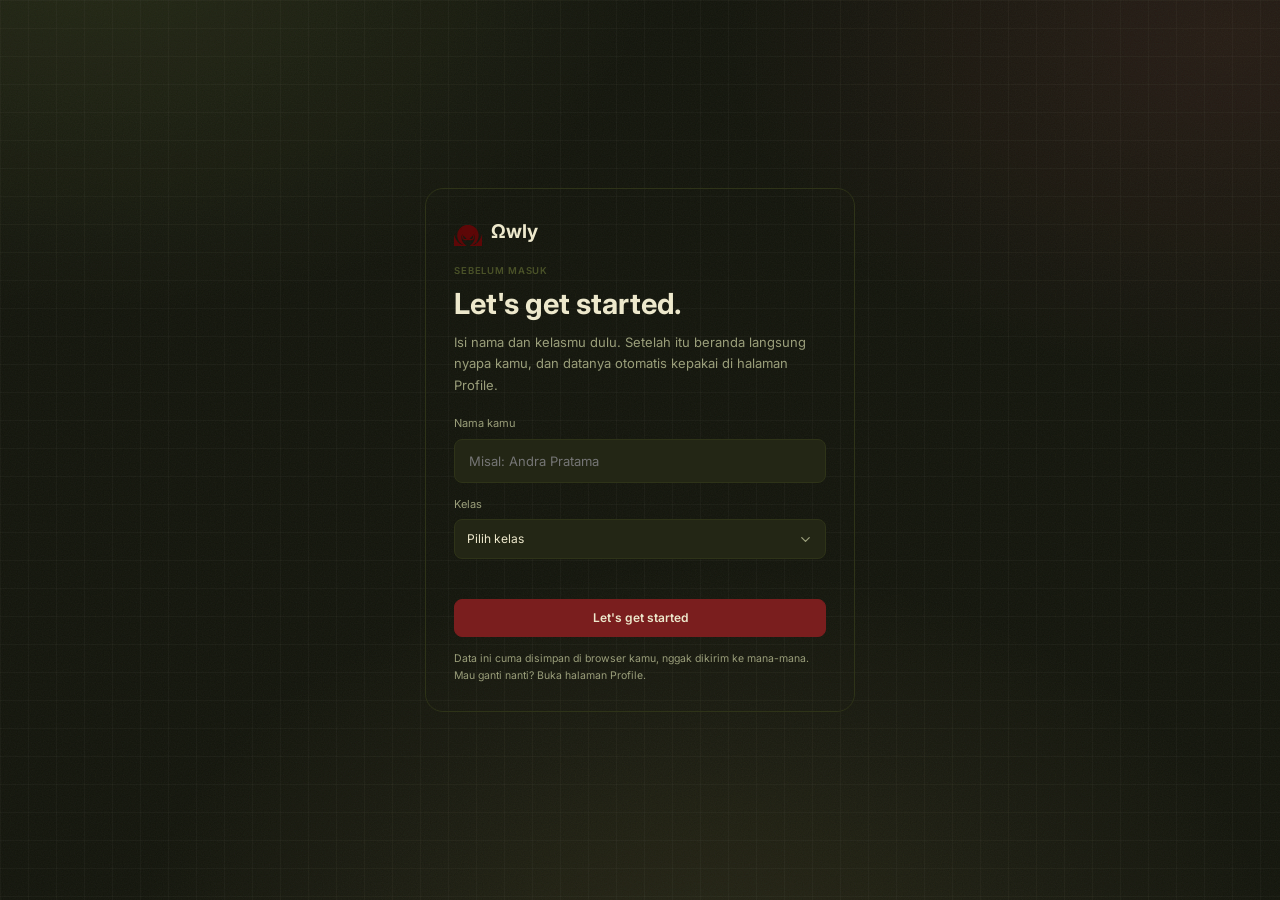
==== commit 36f8bbb0: "Give the math story problems a 5 to 8 sentence build-up" ====
--- a/bank-soal.html
+++ b/bank-soal.html
@@ -3,12 +3,12 @@
 <head>
   <meta charset="UTF-8">
   <meta name="viewport" content="width=device-width, initial-scale=1">
-  <script src="gate.js?v=20261111e"></script>
+  <script src="gate.js?v=20261111g"></script>
   <title>Bank Soal · Ωwly</title>
   <link rel="preconnect" href="https://fonts.googleapis.com">
   <link rel="preconnect" href="https://fonts.gstatic.com" crossorigin>
   <link href="https://fonts.googleapis.com/css2?family=Inter:wght@400;500;600;700&display=swap" rel="stylesheet">
-  <link rel="stylesheet" href="style.css?v=20261111e">
+  <link rel="stylesheet" href="style.css?v=20261111g">
 </head>
 <body>
 
@@ -129,7 +129,7 @@
   </div>
 </div>
 
-<script src="skeleton.js?v=20261111e"></script>
+<script src="skeleton.js?v=20261111g"></script>
 <script data-cek-unduh>
 /* Berkas PDF-nya belum tentu ada. Jangan biarkan tombol Unduh jadi tautan mati:
    cek dulu, dan begitu berkasnya ditaruh di folder soal/, tombolnya menyala sendiri. */
@@ -166,11 +166,11 @@
   }
 })();
 </script>
-<script src="soal.js?v=20261111e"></script>
-<script src="materi.js?v=20261111e"></script>
-<script src="progress.js?v=20261111e"></script>
-<script src="script.js?v=20261111e"></script>
-<script src="tka.js?v=20261111e"></script>
-<script src="bahasa.js?v=20261111e"></script>
+<script src="soal.js?v=20261111g"></script>
+<script src="materi.js?v=20261111g"></script>
+<script src="progress.js?v=20261111g"></script>
+<script src="script.js?v=20261111g"></script>
+<script src="tka.js?v=20261111g"></script>
+<script src="bahasa.js?v=20261111g"></script>
 </body>
 </html>
--- a/style.css
+++ b/style.css
@@ -1984,8 +1984,9 @@
 
 @media (max-width: 900px) {
   .tka { grid-template-columns: 1fr; }
-  .tka__nav { position: static; order: -1; }
+  .tka__nav { position: static; }
   .tka__grid { grid-template-columns: repeat(10, minmax(0, 1fr)); }
+  .tka__kumpul { display: none; }
   .tka-bar { flex-wrap: wrap; gap: 10px; }
   .tka-bar__mid { order: 3; width: 100%; margin-right: 0; }
 }
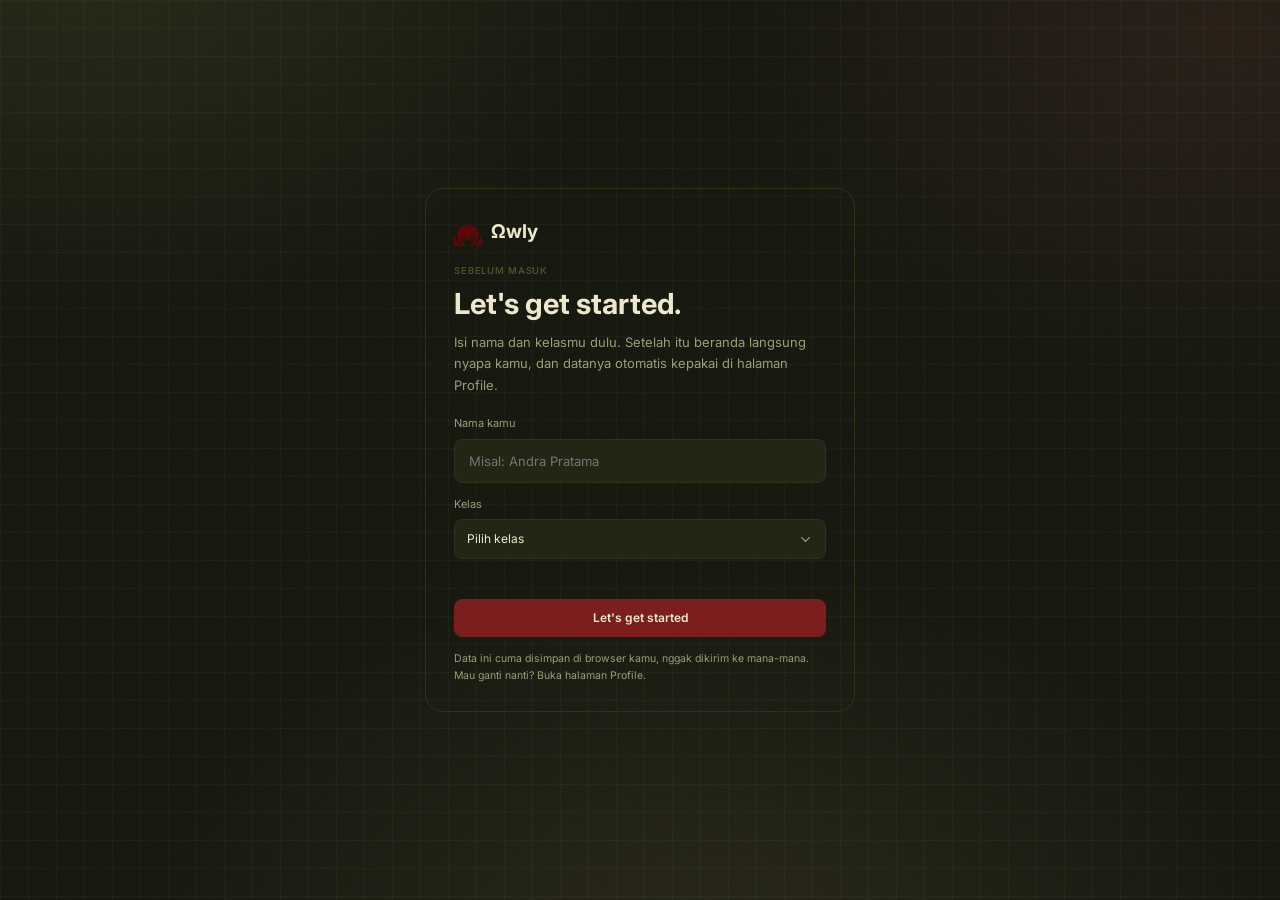
==== commit 6be91175: "Trade the fluted-glass sidebar for the page's paper grain The ribbed glass read as a separate surfac" ====
--- a/bank-soal.html
+++ b/bank-soal.html
@@ -3,12 +3,13 @@
 <head>
   <meta charset="UTF-8">
   <meta name="viewport" content="width=device-width, initial-scale=1">
-  <script src="gate.js?v=20261111g"></script>
+  <script src="gate.js?v=20261114h"></script>
   <title>Bank Soal · Ωwly</title>
+  <link rel="icon" type="image/svg+xml" href="logo.svg">
   <link rel="preconnect" href="https://fonts.googleapis.com">
   <link rel="preconnect" href="https://fonts.gstatic.com" crossorigin>
   <link href="https://fonts.googleapis.com/css2?family=Inter:wght@400;500;600;700&display=swap" rel="stylesheet">
-  <link rel="stylesheet" href="style.css?v=20261111g">
+  <link rel="stylesheet" href="style.css?v=20261114l">
 </head>
 <body>
 
@@ -129,7 +130,7 @@
   </div>
 </div>
 
-<script src="skeleton.js?v=20261111g"></script>
+<script src="skeleton.js?v=20261114h"></script>
 <script data-cek-unduh>
 /* Berkas PDF-nya belum tentu ada. Jangan biarkan tombol Unduh jadi tautan mati:
    cek dulu, dan begitu berkasnya ditaruh di folder soal/, tombolnya menyala sendiri. */
@@ -166,11 +167,12 @@
   }
 })();
 </script>
-<script src="soal.js?v=20261111g"></script>
-<script src="materi.js?v=20261111g"></script>
-<script src="progress.js?v=20261111g"></script>
-<script src="script.js?v=20261111g"></script>
-<script src="tka.js?v=20261111g"></script>
-<script src="bahasa.js?v=20261111g"></script>
+<script src="soal.js?v=20261114h"></script>
+<script src="materi.js?v=20261114h"></script>
+<script src="progress.js?v=20261114h"></script>
+<script src="script.js?v=20261114h"></script>
+<script src="tka.js?v=20261114h"></script>
+<script src="cari.js?v=20261114h"></script>
+<script src="bahasa.js?v=20261114h"></script>
 </body>
 </html>
--- a/style.css
+++ b/style.css
@@ -32,6 +32,9 @@
 
   /* Ungu */
   --purple:    #9B7FC7;
+
+  /* Butiran kertas: dipakai latar halaman, sidebar, dan bilah menu */
+  --grain: url("data:image/svg+xml,%3Csvg xmlns='http://www.w3.org/2000/svg' width='160' height='160'%3E%3Cfilter id='n'%3E%3CfeTurbulence type='fractalNoise' baseFrequency='.85' numOctaves='3'/%3E%3C/filter%3E%3Crect width='160' height='160' filter='url(%23n)' opacity='.05'/%3E%3C/svg%3E");
 
   --font: "Inter", system-ui, -apple-system, "Segoe UI", sans-serif;
   --sidebar-w: 216px;
@@ -91,18 +94,23 @@
 /* ---------- Sidebar ---------- */
 .sidebar {
   width: var(--sidebar-w); flex: none;
-  background: var(--surface-1); border-right: 1px solid var(--border);
+  /* Kembali ke butiran kertas yang sama dengan latar halaman */
+  background-color: var(--surface-1);
+  background-image: var(--grain);
+  background-size: 160px 160px;
+  border-right: 1px solid var(--border);
   padding: 28px 18px 24px;
   display: flex; flex-direction: column; gap: 30px;
   position: sticky; top: 0; height: 100vh; overflow-y: auto;
 }
+
 .sidebar__spacer { flex: 1; min-height: 1px; }
 
 .app-id { display: flex; align-items: center; gap: 9px; padding-left: 8px; }
 .app-id__logo { width: 29px; height: 27px; object-fit: contain; }
 .app-id__name { font-size: 20px; font-weight: 700; }
 
-.level { background: var(--surface-2); border-radius: 10px; padding: 13px; display: flex; flex-direction: column; gap: 9px; }
+.level { background-color: var(--surface-2); background-image: var(--grain); background-size: 160px 160px; border-radius: 10px; padding: 13px; display: flex; flex-direction: column; gap: 9px; }
 .level__row { display: flex; justify-content: space-between; align-items: center; font-size: 13px; font-weight: 600; }
 
 .menu { display: flex; flex-direction: column; gap: 6px; }
@@ -119,7 +127,8 @@
 .menu__dot { width: 5px; height: 5px; border-radius: 50%; background: var(--text); margin-left: 2px; }
 
 .reminder {
-  background: var(--surface-2); border: 1px solid var(--border-2); border-radius: 16px;
+  background-color: var(--surface-2); background-image: var(--grain); background-size: 160px 160px;
+  border: 1px solid var(--border-2); border-radius: 16px;
   padding: 16px; display: flex; flex-direction: column; gap: 12px;
 }
 .reminder__icon { width: 27px; height: 27px; color: var(--olive); }
@@ -132,7 +141,8 @@
 /* ---------- Bilah atas ---------- */
 .topbar {
   height: 84px; padding: 0 32px;
-  background: var(--surface-1); border-bottom: 1px solid var(--border);
+  background-color: var(--surface-1); background-image: var(--grain); background-size: 160px 160px;
+  border-bottom: 1px solid var(--border);
   display: flex; align-items: center; justify-content: space-between; gap: 16px;
   position: sticky; top: 0; z-index: 5;
 }
@@ -171,7 +181,8 @@
 .user-menu {
   position: absolute; top: calc(100% + 10px); right: 0; z-index: 30;
   min-width: 186px; padding: 6px; display: none; flex-direction: column; gap: 2px;
-  background: var(--surface-1); border: 1px solid var(--border); border-radius: 14px;
+  background-color: var(--surface-1); background-image: var(--grain); background-size: 160px 160px;
+  border: 1px solid var(--border); border-radius: 14px;
   box-shadow: 0 16px 34px rgba(0, 0, 0, .45);
 }
 .user-menu.is-open { display: flex; }
@@ -522,6 +533,68 @@
 .field-search .icon { width: 16px; height: 16px; color: var(--olive); }
 .field-search input { flex: 1; min-width: 0; background: none; border: 0; outline: 0; color: var(--text); font: inherit; font-size: 12px; }
 .field-search input::placeholder { color: var(--olive-dim); }
+
+/* ---------- Pencarian materi: bilah atas + halaman hasil ---------- */
+.cari-bilah {
+  width: 208px; height: 40px; padding: 0 12px; border-radius: 10px; min-width: 0;
+  background: var(--surface-2); border: 1px solid var(--border);
+  display: flex; align-items: center; gap: 8px;
+  transition: border-color .15s;
+}
+.cari-bilah:focus-within { border-color: var(--olive); }
+.cari-bilah .icon { width: 16px; height: 16px; color: var(--olive); }
+.cari-bilah input { flex: 1; min-width: 0; background: none; border: 0; outline: 0; color: var(--text); font: inherit; font-size: 12px; }
+.cari-bilah input::placeholder { color: var(--olive-dim); }
+.cari-bilah input::-webkit-search-cancel-button { -webkit-appearance: none; appearance: none; }
+
+.cari-head { display: flex; flex-direction: column; gap: 9px; }
+.cari-head h1 { font-size: 26px; font-weight: 700; }
+.cari-head__sub { display: flex; align-items: center; gap: 6px; flex-wrap: wrap; font-size: 13px; color: var(--muted); }
+.cari-head__q { color: var(--gold); font-weight: 600; }
+
+.cari-hasil { display: flex; flex-direction: column; gap: 10px; }
+.cari-item {
+  display: flex; flex-direction: column; gap: 7px;
+  padding: 15px 16px; border-radius: 12px;
+  background: var(--surface-1); border: 1px solid var(--border);
+  transition: border-color .15s, background .15s;
+}
+.cari-item:hover { background: var(--surface-2); border-color: var(--olive); }
+.cari-item__kepala {
+  display: flex; align-items: center; gap: 7px; flex-wrap: wrap;
+  font-size: 10px; font-weight: 600; letter-spacing: .05em; text-transform: uppercase; color: var(--olive);
+}
+.cari-item__bab { color: var(--muted); }
+.cari-item__dot { color: var(--border-2); }
+.cari-item__label { margin-left: auto; color: var(--olive-dim); letter-spacing: .04em; }
+.cari-item__judul { font-size: 15px; font-weight: 600; }
+.cari-item__snip { font-size: 12.5px; line-height: 1.6; color: var(--muted); }
+
+.cari-mark { background: rgba(201, 180, 106, .22); color: var(--text); border-radius: 3px; padding: 0 2px; }
+.cari-lompat { animation: cariSorot 2.4s ease-out both; }
+@keyframes cariSorot {
+  0%, 45% { background: rgba(201, 180, 106, .55); box-shadow: 0 0 0 4px rgba(201, 180, 106, .16); }
+  100% { background: rgba(201, 180, 106, .22); box-shadow: 0 0 0 0 rgba(201, 180, 106, 0); }
+}
+@media (prefers-reduced-motion: reduce) { .cari-lompat { animation: none; } }
+
+.cari-kosong {
+  padding: 26px 18px; border-radius: 12px; border: 1px dashed var(--border);
+  color: var(--muted); font-size: 13px; text-align: center;
+}
+
+@media (max-width: 1180px) { .cari-bilah { width: 176px; } }
+@media (max-width: 900px)  { .cari-bilah { width: 186px; } }
+@media (max-width: 680px) {
+  /* bilah cari ikut menyusut agar tidak mendorong avatar keluar layar */
+  .topbar { gap: 10px; }
+  .topbar__actions { flex: 1; min-width: 0; justify-content: flex-end; gap: 10px; }
+  .crumbs { flex: 0 1 auto; min-width: 0; overflow: hidden; white-space: nowrap; text-overflow: ellipsis; }
+  .user > .icon { display: none; }
+  .cari-bilah { flex: 1 1 auto; width: auto; min-width: 0; padding: 0 10px; }
+  /* bilah terlalu sempit untuk placeholder: sisakan ikon kaca pembesar saja */
+  .cari-bilah input::placeholder { color: transparent; }
+}
 
 .select, .input {
   width: 100%; height: 40px; padding: 0 12px; border-radius: 8px; border: 1px solid var(--border);
@@ -2019,3 +2092,101 @@
 .tka__pilihbulat.is-pilih i { background: var(--gold); }
 .tka__hint { font-size: 11px; color: var(--muted); }
 .tka__opts--multi .tka__opt b { color: var(--gold); }
+
+/* =========================================================
+   Naskah soal TKA sekolah (latihan.html + naskah.html)
+   ========================================================= */
+.naskah-intro { margin: 0 0 12px; max-width: 68ch; font-size: 12.5px; line-height: 1.65; color: var(--muted); }
+
+.naskah-grid { display: grid; grid-template-columns: repeat(2, minmax(0, 1fr)); gap: 12px; }
+.naskah-card { display: flex; flex-direction: column; gap: 6px; padding: 16px; background: var(--surface-1); border: 1px solid var(--border); border-radius: 14px; color: var(--text); transition: border-color .15s ease; }
+.naskah-card:hover { border-color: var(--olive); }
+.naskah-card__tag { font-size: 9.5px; font-weight: 600; letter-spacing: .09em; color: var(--olive); }
+.naskah-card b { font-size: 14px; font-weight: 600; line-height: 1.35; }
+.naskah-card small { font-size: 11.5px; color: var(--muted); }
+.naskah-card__go { margin-top: 6px; display: inline-flex; align-items: center; gap: 6px; font-size: 11px; font-weight: 600; color: var(--olive); }
+.naskah-card__go .icon { width: 13px; height: 13px; }
+@media (max-width: 760px) { .naskah-grid { grid-template-columns: 1fr; } }
+
+/* --- halaman naskah --- */
+.naskah-head { display: flex; flex-direction: column; gap: 8px; }
+.naskah-head .link { align-self: flex-start; margin-bottom: 2px; }
+.naskah-head h1 { font-size: clamp(21px, 2.6vw, 28px); font-weight: 700; line-height: 1.25; letter-spacing: -.01em; }
+.naskah-meta { display: flex; flex-wrap: wrap; gap: 6px; font-size: 12px; color: var(--olive); }
+.naskah-meta i { font-style: normal; color: var(--olive-dim); }
+.naskah-info { margin-top: 4px; max-width: 82ch; padding: 12px 14px; background: var(--surface-1); border: 1px solid var(--border); border-left: 3px solid var(--olive-dim); border-radius: 10px; font-size: 12px; line-height: 1.65; color: var(--muted); }
+.naskah-info b { display: block; margin-bottom: 2px; font-size: 12px; color: var(--text); }
+.naskah-info p { margin: 0; }
+
+.naskah-bar { display: flex; flex-wrap: wrap; align-items: center; justify-content: space-between; gap: 12px; padding: 12px 16px; background: var(--surface-1); border: 1px solid var(--border); border-radius: 12px; }
+.naskah-bar__skor { display: flex; flex-direction: column; gap: 2px; min-height: 18px; }
+.naskah-bar__skor b { font-size: 13px; color: var(--gold); }
+.naskah-bar__skor span { font-size: 11.5px; color: var(--muted); }
+.naskah-bar__aksi { display: flex; flex-wrap: wrap; gap: 8px; }
+.naskah-bar .btn-act { font: inherit; cursor: pointer; }
+
+.naskah-list { display: flex; flex-direction: column; gap: 14px; }
+.nk { padding: 18px; background: var(--surface-1); border: 1px solid var(--border); border-radius: 14px; }
+.nk.is-benar { border-color: var(--olive); }
+.nk.is-salah { border-color: var(--red); }
+.nk__kepala { display: flex; flex-wrap: wrap; align-items: center; gap: 8px; margin-bottom: 10px; }
+.nk__nomor { padding: 4px 8px; font-size: 10px; font-weight: 700; letter-spacing: .08em; text-transform: uppercase; color: var(--gold); background: var(--surface-2); border: 1px solid var(--border-2); border-radius: 6px; }
+.nk__jenis { font-size: 10px; color: var(--olive); }
+.nk__tambahan { padding: 3px 6px; font-size: 9px; letter-spacing: .06em; text-transform: uppercase; color: var(--muted); border: 1px dashed var(--border-2); border-radius: 5px; }
+
+.nk__stimulus { overflow-x: auto; font-size: 13px; line-height: 1.7; }
+.nk__stimulus p { margin: 0 0 10px; }
+.nk__stimulus ul { margin: 0 0 10px 18px; padding: 0; }
+.nk__stimulus li { margin-bottom: 4px; }
+.nk__stimulus table { width: 100%; min-width: 320px; margin: 8px 0 12px; border-collapse: collapse; font-size: 12.5px; }
+.nk__stimulus th, .nk__stimulus td { padding: 7px 10px; text-align: left; border: 1px solid var(--border-2); }
+.nk__stimulus th { font-size: 10px; font-weight: 600; letter-spacing: .06em; text-transform: uppercase; color: var(--olive); background: var(--surface-2); }
+
+.nk__pertanyaan { margin: 12px 0; font-size: 13.5px; font-weight: 600; line-height: 1.6; }
+
+.nk__opsi { display: flex; flex-direction: column; gap: 8px; }
+.nk__opt { display: flex; align-items: flex-start; gap: 10px; padding: 10px 12px; font-size: 12.5px; line-height: 1.55; background: var(--surface-2); border: 1px solid var(--border); border-radius: 10px; cursor: pointer; }
+.nk__opt:hover { border-color: var(--olive); }
+.nk__opt input, .nk__tabel input { appearance: none; -webkit-appearance: none; flex: 0 0 auto; width: 16px; height: 16px; margin: 1px 0 0; background: transparent; border: 1px solid var(--border-2); border-radius: 50%; }
+.nk__opt input[type="checkbox"] { border-radius: 4px; }
+.nk__opt input:checked, .nk__tabel input:checked { border-color: var(--gold); box-shadow: inset 0 0 0 3px var(--surface-1); background: var(--gold); }
+.nk__letter { min-width: 14px; font-size: 11px; font-weight: 700; color: var(--olive); }
+.nk__opt.is-benar { background: #1F2A14; border-color: var(--olive); }
+.nk__opt.is-salah { background: #2A1414; border-color: var(--red); }
+.nk__opt.is-kunci .nk__letter::after { content: " ✓"; color: var(--olive); }
+
+.nk__tabelwrap { overflow-x: auto; }
+.nk__tabel { width: 100%; min-width: 360px; border-collapse: collapse; font-size: 12.5px; }
+.nk__tabel th, .nk__tabel td { padding: 10px; text-align: left; vertical-align: middle; border-bottom: 1px solid var(--border); }
+.nk__tabel thead th { font-size: 9.5px; font-weight: 600; letter-spacing: .08em; text-transform: uppercase; color: var(--olive-dim); border-bottom: 1px solid var(--border-2); }
+.nk__tabel thead th:not(:first-child), .nk__tabel tbody td:not(:first-child) { width: 108px; text-align: center; }
+.nk__tabel tbody tr:last-child td { border-bottom: 0; }
+.nk__tabel input { width: 18px; height: 18px; margin: 0; vertical-align: middle; }
+.nk__tabel td.is-kunci { background: rgba(201, 180, 106, .1); }
+.nk__tabel td.is-benar { background: rgba(107, 122, 58, .22); }
+.nk__tabel td.is-salah { background: rgba(122, 30, 30, .28); }
+
+.nk__hasil { display: flex; flex-direction: column; gap: 4px; margin-top: 12px; padding: 12px 14px; font-size: 12px; line-height: 1.65; border-radius: 10px; }
+.nk__hasil[hidden] { display: none; }
+.nk__hasil b { font-size: 12.5px; }
+.nk__hasil.is-ok { background: #1F2A14; border: 1px solid var(--olive-dim); }
+.nk__hasil.is-no { background: #2A1414; border: 1px solid #5C1515; }
+.nk__kunci { font-size: 11.5px; color: var(--gold); }
+.nk__hasil p { margin: 2px 0 0; color: var(--muted); }
+.nk, .naskah-head { scroll-margin-top: 96px; }
+
+/* Navigasi satu soal per halaman (naskah.html) */
+.nk[hidden] { display: none; }
+.naskah-nav { position: sticky; bottom: 12px; z-index: 4; display: flex; flex-direction: column; gap: 8px; padding: 12px 14px; background: var(--surface-1); border: 1px solid var(--border); border-radius: 12px; box-shadow: 0 10px 26px rgba(0, 0, 0, .38); }
+.naskah-nav__pos { margin: 0; font-size: 11px; letter-spacing: .02em; color: var(--olive); }
+.naskah-nav__btns { display: flex; gap: 8px; }
+.naskah-nav__btns .btn-act { flex: 1 1 0; justify-content: center; font: inherit; cursor: pointer; }
+.naskah-nav__btns [data-naskah-periksa] { flex: 1.5 1 0; }
+.naskah-nav__btns .btn-act[disabled] { opacity: .42; cursor: default; }
+.naskah-nav__btns .btn-act[disabled]:hover { border-color: var(--border); }
+@media (max-width: 520px) { .naskah-nav__btns { flex-wrap: wrap; } .naskah-nav__btns .btn-act { flex: 1 1 45%; } .naskah-nav__btns [data-naskah-periksa] { flex: 1 1 100%; } }
+
+/* Kontras tinggi: matikan butiran agar teks tetap jelas */
+@media (prefers-contrast: more) {
+  .sidebar, .topbar, .level, .reminder { background-image: none; }
+}
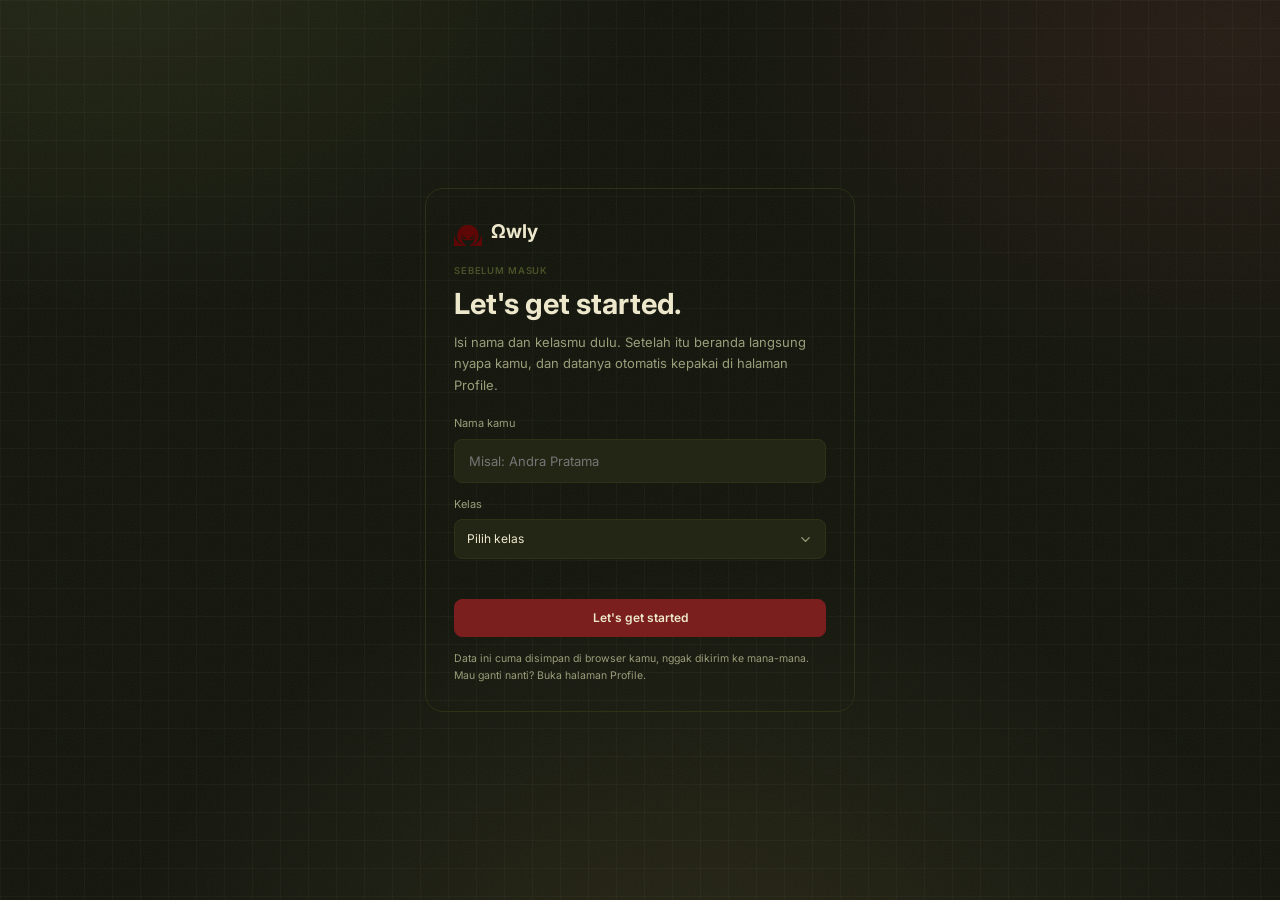
==== commit ae306ff7: "Make the sidebar translucent glass over a sparse dot grid The heavy grain and the 16px lattice both " ====
--- a/bank-soal.html
+++ b/bank-soal.html
@@ -9,7 +9,7 @@
   <link rel="preconnect" href="https://fonts.googleapis.com">
   <link rel="preconnect" href="https://fonts.gstatic.com" crossorigin>
   <link href="https://fonts.googleapis.com/css2?family=Inter:wght@400;500;600;700&display=swap" rel="stylesheet">
-  <link rel="stylesheet" href="style.css?v=20261114l">
+  <link rel="stylesheet" href="style.css?v=20261114q">
 </head>
 <body>
 
--- a/style.css
+++ b/style.css
@@ -33,8 +33,9 @@
   /* Ungu */
   --purple:    #9B7FC7;
 
-  /* Butiran kertas: dipakai latar halaman, sidebar, dan bilah menu */
-  --grain: url("data:image/svg+xml,%3Csvg xmlns='http://www.w3.org/2000/svg' width='160' height='160'%3E%3Cfilter id='n'%3E%3CfeTurbulence type='fractalNoise' baseFrequency='.85' numOctaves='3'/%3E%3C/filter%3E%3Crect width='160' height='160' filter='url(%23n)' opacity='.05'/%3E%3C/svg%3E");
+  /* Grid titik untuk sidebar, seirama dengan grid latar halaman */
+  --dots: radial-gradient(rgba(237, 232, 204, .10) 1px, rgba(237, 232, 204, 0) 1.5px);
+  --dots-size: 22px 22px;
 
   --font: "Inter", system-ui, -apple-system, "Segoe UI", sans-serif;
   --sidebar-w: 216px;
@@ -94,11 +95,17 @@
 /* ---------- Sidebar ---------- */
 .sidebar {
   width: var(--sidebar-w); flex: none;
-  /* Kembali ke butiran kertas yang sama dengan latar halaman */
-  background-color: var(--surface-1);
-  background-image: var(--grain);
-  background-size: 160px 160px;
-  border-right: 1px solid var(--border);
+  /* Kaca tembus pandang: titik tipis + aksen merah di tepi atas dan bawah */
+  background-color: rgba(28, 31, 16, .62);
+  background-image:
+    radial-gradient(120% 62% at 108% -12%, rgba(122, 30, 30, .52), rgba(122, 30, 30, 0) 62%),
+    radial-gradient(110% 56% at -10% 112%, rgba(122, 30, 30, .30), rgba(122, 30, 30, 0) 64%),
+    var(--dots);
+  background-size: auto, auto, var(--dots-size);
+  border-right: 1px solid rgba(122, 30, 30, .55);
+  box-shadow: inset -1px 0 0 rgba(237, 232, 204, .05);
+  backdrop-filter: blur(12px) saturate(120%);
+  -webkit-backdrop-filter: blur(12px) saturate(120%);
   padding: 28px 18px 24px;
   display: flex; flex-direction: column; gap: 30px;
   position: sticky; top: 0; height: 100vh; overflow-y: auto;
@@ -110,7 +117,7 @@
 .app-id__logo { width: 29px; height: 27px; object-fit: contain; }
 .app-id__name { font-size: 20px; font-weight: 700; }
 
-.level { background-color: var(--surface-2); background-image: var(--grain); background-size: 160px 160px; border-radius: 10px; padding: 13px; display: flex; flex-direction: column; gap: 9px; }
+.level { background: var(--surface-2); border-radius: 10px; padding: 13px; display: flex; flex-direction: column; gap: 9px; }
 .level__row { display: flex; justify-content: space-between; align-items: center; font-size: 13px; font-weight: 600; }
 
 .menu { display: flex; flex-direction: column; gap: 6px; }
@@ -122,12 +129,12 @@
 }
 .menu__item .icon { color: var(--olive); }
 .menu__item:hover { background: var(--surface-2); color: var(--text); }
-.menu__item.is-active { background: var(--red); color: var(--text); font-weight: 600; }
+.menu__item.is-active { background: var(--red); color: var(--text); font-weight: 600; box-shadow: 0 0 24px -8px rgba(122, 30, 30, .85); }
 .menu__item.is-active .icon { color: var(--text); }
 .menu__dot { width: 5px; height: 5px; border-radius: 50%; background: var(--text); margin-left: 2px; }
 
 .reminder {
-  background-color: var(--surface-2); background-image: var(--grain); background-size: 160px 160px;
+  background: var(--surface-2);
   border: 1px solid var(--border-2); border-radius: 16px;
   padding: 16px; display: flex; flex-direction: column; gap: 12px;
 }
@@ -141,7 +148,7 @@
 /* ---------- Bilah atas ---------- */
 .topbar {
   height: 84px; padding: 0 32px;
-  background-color: var(--surface-1); background-image: var(--grain); background-size: 160px 160px;
+  background: var(--surface-1);
   border-bottom: 1px solid var(--border);
   display: flex; align-items: center; justify-content: space-between; gap: 16px;
   position: sticky; top: 0; z-index: 5;
@@ -181,7 +188,7 @@
 .user-menu {
   position: absolute; top: calc(100% + 10px); right: 0; z-index: 30;
   min-width: 186px; padding: 6px; display: none; flex-direction: column; gap: 2px;
-  background-color: var(--surface-1); background-image: var(--grain); background-size: 160px 160px;
+  background: var(--surface-1);
   border: 1px solid var(--border); border-radius: 14px;
   box-shadow: 0 16px 34px rgba(0, 0, 0, .45);
 }
@@ -2186,7 +2193,12 @@
 .naskah-nav__btns .btn-act[disabled]:hover { border-color: var(--border); }
 @media (max-width: 520px) { .naskah-nav__btns { flex-wrap: wrap; } .naskah-nav__btns .btn-act { flex: 1 1 45%; } .naskah-nav__btns [data-naskah-periksa] { flex: 1 1 100%; } }
 
-/* Kontras tinggi: matikan butiran agar teks tetap jelas */
+/* Tanpa backdrop-filter: naikkan kepekatan supaya teks tetap terbaca */
+@supports not ((backdrop-filter: blur(4px)) or (-webkit-backdrop-filter: blur(4px))) {
+  .sidebar { background-color: rgba(28, 31, 16, .93); }
+}
+
+/* Kontras tinggi: matikan tekstur dan transparansi */
 @media (prefers-contrast: more) {
-  .sidebar, .topbar, .level, .reminder { background-image: none; }
-}
+  .sidebar { background-image: none; background-color: var(--surface-1); backdrop-filter: none; -webkit-backdrop-filter: none; }
+}
